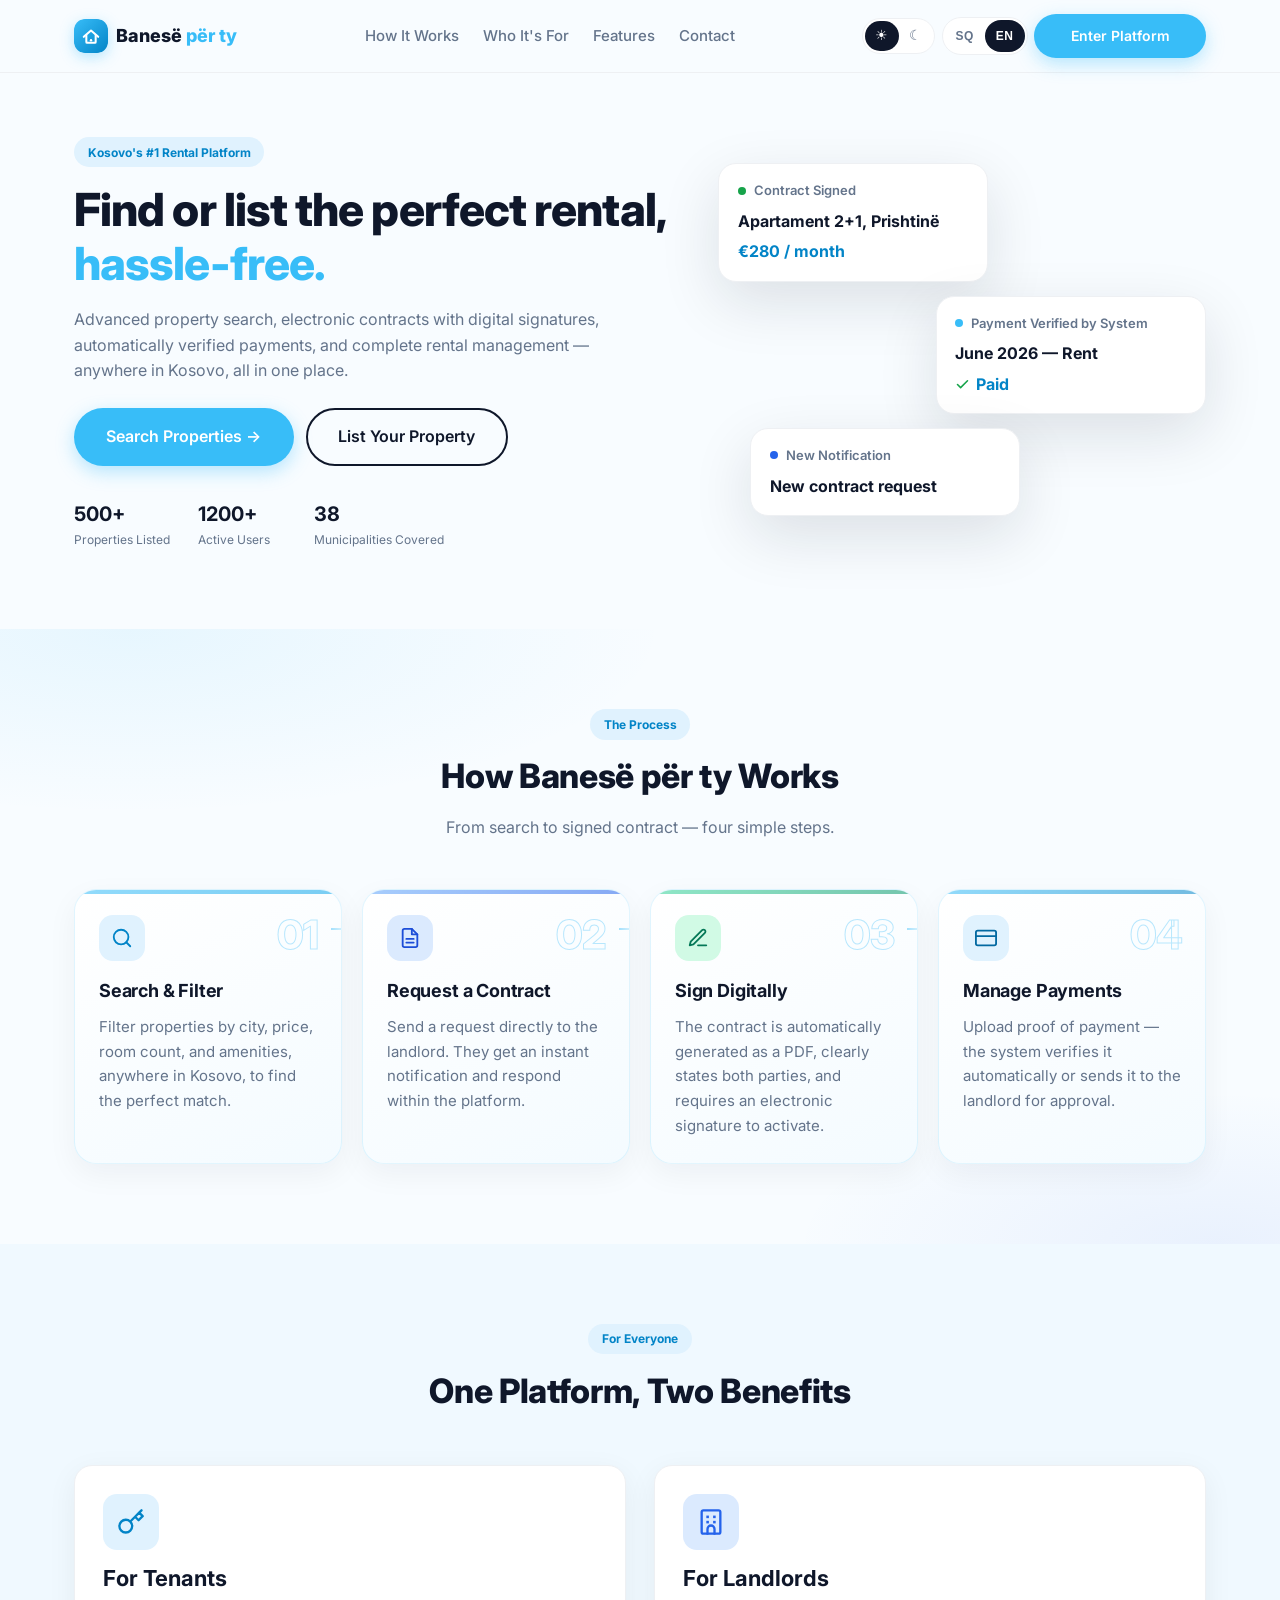
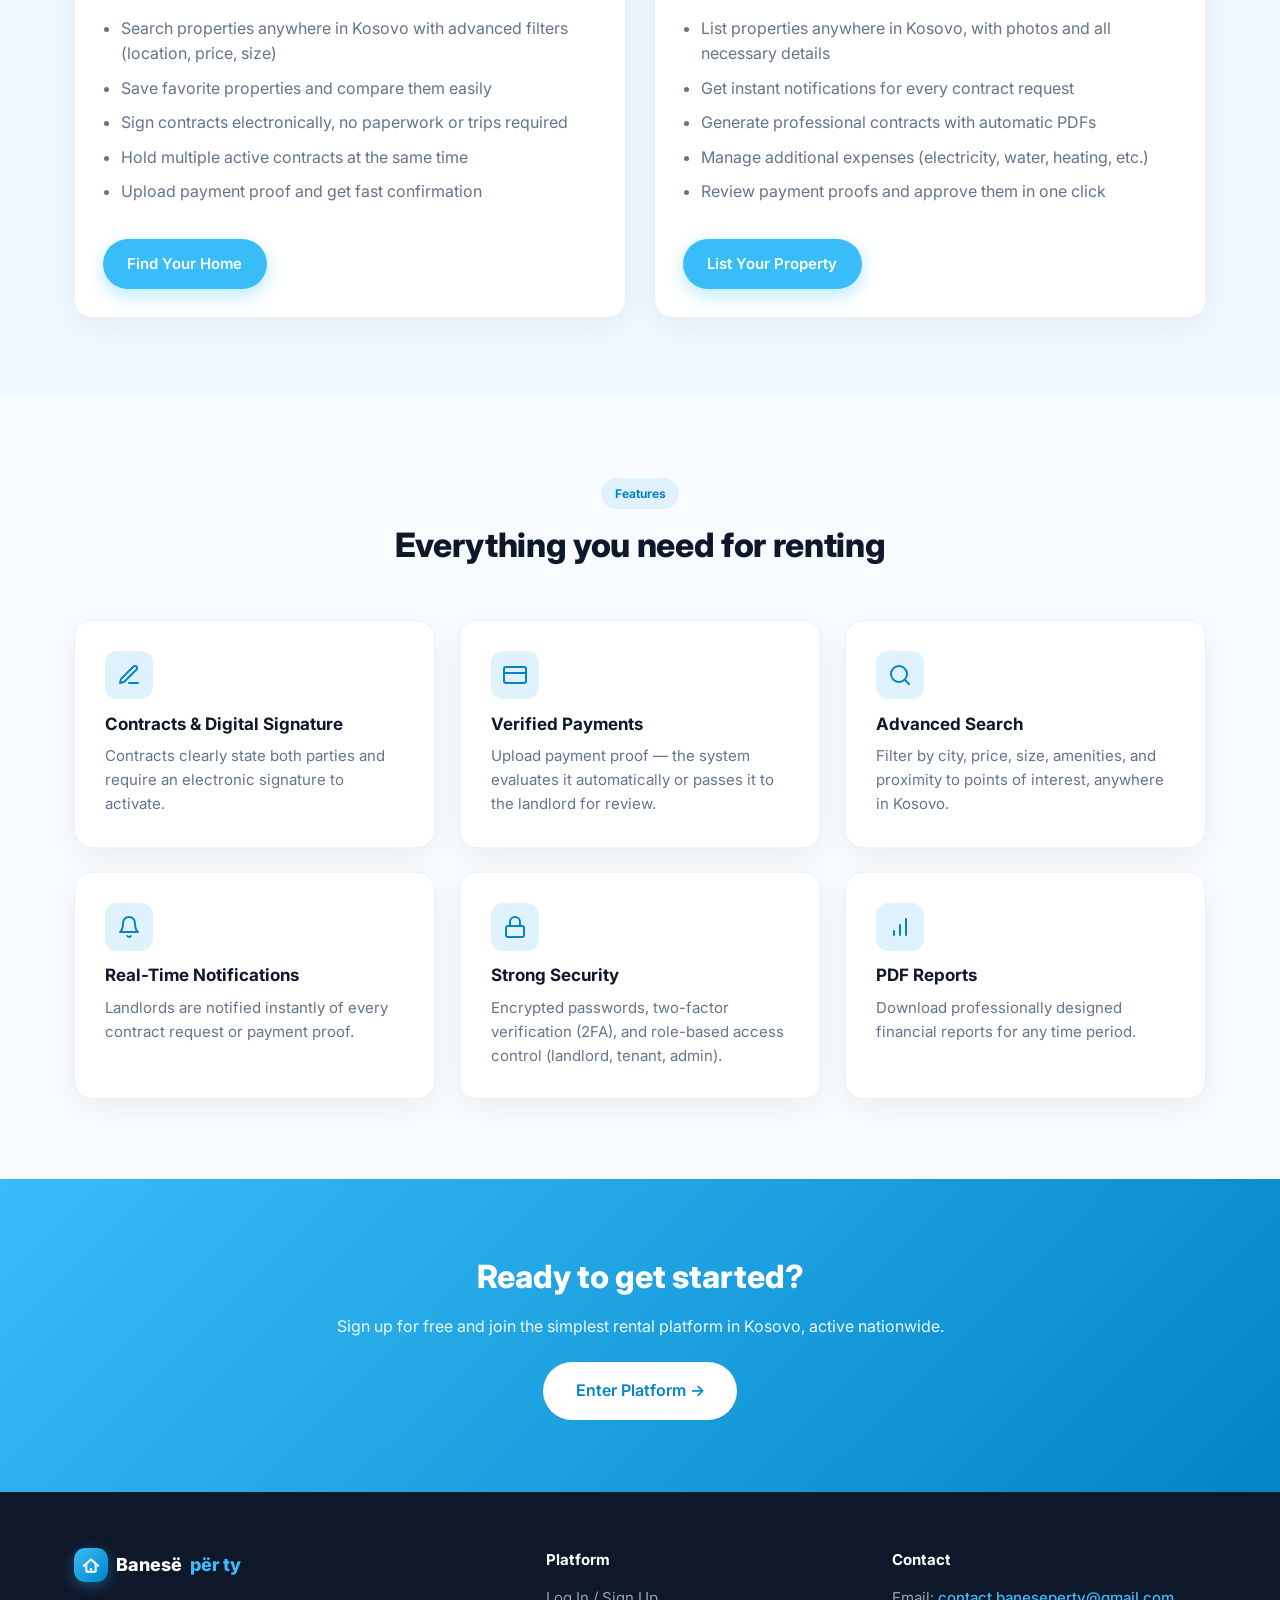
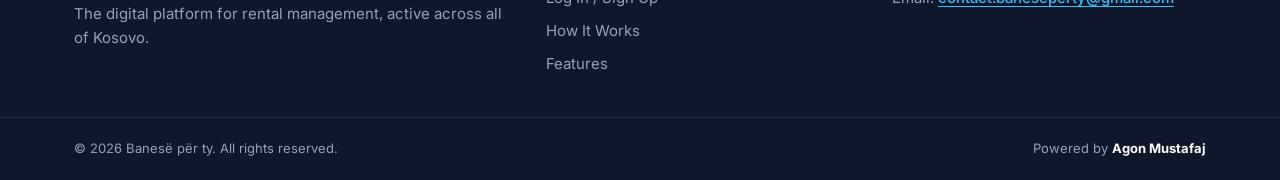
==== index.html @ 374b00bf "Unify webapp design with landing site and add shared light/dark theme toggle. Co-authored-by: Cursor" ====
<!DOCTYPE html>
<html lang="sq">
<head>
<meta charset="UTF-8" />
<meta name="viewport" content="width=device-width, initial-scale=1.0" />
<title data-i18n="meta.title">Banesë për ty — Platforma Digjitale për Qera në Kosovë</title>
<meta name="description" data-i18n-attr="content" data-i18n="meta.description" content="Banesë për ty është platforma digjitale në Kosovë që lidh qeradhënësit dhe qeramarrësit në të gjithë vendin: kërkim i avancuar banesash, kontrata elektronike me nënshkrim digjital, pagesa të verifikuara dhe menaxhim i plotë i qerasë online." />
<meta name="keywords" content="banesa me qera Kosovë, qera apartamente Prishtinë, kontrata qeraje online, platformë qeraje, banesa për qeramarrës, qeradhënës Kosovë, rent apartments Kosovo" />
<meta name="author" content="Agon Mustafaj" />
<meta name="robots" content="index, follow" />
<link rel="icon" type="image/svg+xml" href="favicon.svg" />
<link rel="apple-touch-icon" href="favicon.svg" />
<link rel="canonical" href="https://banese-per-ty.netlify.app/" />
<link rel="alternate" hreflang="sq" href="https://banese-per-ty.netlify.app/?lang=sq" />
<link rel="alternate" hreflang="en" href="https://banese-per-ty.netlify.app/?lang=en" />
<link rel="alternate" hreflang="x-default" href="https://banese-per-ty.netlify.app/" />

<!-- Open Graph / Social -->
<meta property="og:type" content="website" />
<meta property="og:title" data-i18n-attr="content" data-i18n="meta.ogTitle" content="Banesë për ty — Platforma Digjitale për Qera në Kosovë" />
<meta property="og:description" data-i18n-attr="content" data-i18n="meta.ogDescription" content="Gjej ose jep me qera banesën ideale kudo në Kosovë. Kontrata elektronike, pagesa të verifikuara dhe kërkim i avancuar — gjithçka në një platformë." />
<meta property="og:locale" content="sq_AL" />
<meta name="twitter:card" content="summary_large_image" />
<meta name="twitter:title" data-i18n-attr="content" data-i18n="meta.ogTitle" content="Banesë për ty — Platforma Digjitale për Qera në Kosovë" />
<meta name="twitter:description" data-i18n-attr="content" data-i18n="meta.ogDescription" content="Gjej ose jep me qera banesën ideale kudo në Kosovë, me kontrata elektronike dhe pagesa të verifikuara." />

<link rel="preconnect" href="https://fonts.googleapis.com" />
<link rel="preconnect" href="https://fonts.gstatic.com" crossorigin />
<link href="https://fonts.googleapis.com/css2?family=Inter:wght@400;500;600;700;800&display=swap" rel="stylesheet" />
<link rel="stylesheet" href="../css/theme.css?v=1" />
<link rel="stylesheet" href="css/landing.css?v=9" />

<script type="application/ld+json">
{
  "@context": "https://schema.org",
  "@type": "Organization",
  "name": "Banesë për ty",
  "url": "https://banese-per-ty.netlify.app/",
  "description": "Platforma digjitale për menaxhimin e qerasë në Kosovë — aktive në të gjitha qytetet dhe komunat e vendit.",
  "areaServed": "Kosovë",
  "creator": {
    "@type": "Person",
    "name": "Agon Mustafaj"
  }
}
</script>
</head>
<body>

<header class="site-header" id="top">
  <div class="container header-shell">
    <a href="#top" class="logo">
      <svg class="logo-mark" width="34" height="34" viewBox="0 0 40 40" fill="none" xmlns="http://www.w3.org/2000/svg" aria-hidden="true" focusable="false">
        <rect width="40" height="40" rx="11" fill="url(#lgGradHeader)"/>
        <path d="M11.5 21 20 13.5 28.5 21" stroke="#fff" stroke-width="2.4" stroke-linecap="round" stroke-linejoin="round"/>
        <path d="M14.5 19.5V27a1 1 0 0 0 1 1h9a1 1 0 0 0 1-1v-7.5" stroke="#fff" stroke-width="2.4" stroke-linecap="round" stroke-linejoin="round"/>
        <circle cx="20" cy="25" r="1.4" fill="#fff"/>
        <defs>
          <linearGradient id="lgGradHeader" x1="0" y1="0" x2="40" y2="40" gradientUnits="userSpaceOnUse">
            <stop offset="0" style="stop-color:var(--primary)"/>
            <stop offset="1" style="stop-color:var(--primary-dark)"/>
          </linearGradient>
        </defs>
      </svg>
      <span class="logo-text">Banesë <span>për ty</span></span>
    </a>
    <nav class="main-nav" id="main-nav" aria-label="Kryesore">
      <a href="#si-funksionon" data-i18n="nav.how">Si Funksionon</a>
      <a href="#per-kend" data-i18n="nav.forWhom">Për Kë Është</a>
      <a href="#veçorite" data-i18n="nav.features">Veçoritë</a>
      <a href="#kontakt" data-i18n="nav.contact">Kontakt</a>
    </nav>
    <div class="header-actions">
      <div class="lang-switch" id="lang-switch" role="group" aria-label="Zgjedh gjuhën / Choose language">
        <button type="button" class="lang-btn" data-lang="sq" aria-label="Shqip">SQ</button>
        <button type="button" class="lang-btn" data-lang="en" aria-label="English">EN</button>
      </div>
      <a href="Website/index.html" class="btn btn-primary header-cta" data-app-entry="login" data-i18n="header.cta">Hyr në Platformë</a>
      <button class="nav-toggle" id="nav-toggle" aria-label="Hap menynë" aria-expanded="false">
        <span class="nav-toggle-bar"></span>
        <span class="nav-toggle-bar"></span>
        <span class="nav-toggle-bar"></span>
      </button>
    </div>
  </div>
</header>

<main>
  <section class="hero">
    <div class="container hero-inner">
      <div class="hero-text">
        <span class="eyebrow" data-i18n="hero.eyebrow">Platforma #1 për qera në Kosovë</span>
        <h1 data-i18n-html="hero.title">Gjej ose jep me qera banesën ideale, <span class="accent">pa telashe.</span></h1>
        <p class="hero-sub" data-i18n="hero.sub">Kërkim i avancuar banesash, kontrata elektronike me nënshkrim digjital, pagesa të verifikuara automatikisht dhe menaxhim i plotë i qerasë — kudo në Kosovë, në një vend.</p>
        <div class="hero-cta">
          <a href="Website/index.html" class="btn btn-primary btn-lg" data-app-entry="search" data-i18n="hero.ctaSearch">Kërko Banesë →</a>
          <a href="Website/index.html" class="btn btn-outline btn-lg" data-app-entry="publish" data-i18n="hero.ctaPublish">Publiko Pronën Tënde</a>
        </div>
        <div class="hero-trust">
          <div><strong>500+</strong><span data-i18n="hero.trust1">Prona të Publikuara</span></div>
          <div><strong>1200+</strong><span data-i18n="hero.trust2">Përdorues Aktivë</span></div>
          <div><strong>38</strong><span data-i18n="hero.trust3">Komuna të Mbuluara</span></div>
        </div>
      </div>
      <div class="hero-art" aria-hidden="true">
        <div class="hero-card card-1">
          <div class="hc-row"><span class="hc-dot green"></span> <span data-i18n="heroCard.signed">Kontratë e Nënshkruar</span></div>
          <div class="hc-title">Apartament 2+1, Prishtinë</div>
          <div class="hc-price"><span data-i18n="heroCard.perMonth">280€ / muaj</span></div>
        </div>
        <div class="hero-card card-2">
          <div class="hc-row"><span class="hc-dot orange"></span> <span data-i18n="heroCard.verified">Pagesë e Verifikuar nga Sistemi</span></div>
          <div class="hc-title" data-i18n="heroCard.rentJune">Qershor 2026 — Qera</div>
          <div class="hc-price"><svg class="icon-check" viewBox="0 0 24 24" fill="none" stroke="currentColor" stroke-width="2.5" stroke-linecap="round" stroke-linejoin="round" aria-hidden="true"><polyline points="20 6 9 17 4 12"/></svg><span data-i18n="heroCard.paid">Paguar</span></div>
        </div>
        <div class="hero-card card-3">
          <div class="hc-row"><span class="hc-dot blue"></span> <span data-i18n="heroCard.newNotif">Njoftim i Ri</span></div>
          <div class="hc-title" data-i18n="heroCard.newRequest">Kërkesë e re për kontratë</div>
        </div>
      </div>
    </div>
  </section>

  <section id="si-funksionon" class="section">
    <div class="container">
      <div class="section-head">
        <span class="eyebrow" data-i18n="steps.eyebrow">Procesi</span>
        <h2 data-i18n="steps.title">Si funksionon Banesë për ty</h2>
        <p data-i18n="steps.subtitle">Nga kërkimi deri te kontrata e nënshkruar — katër hapa të thjeshtë.</p>
      </div>
      <div class="steps-grid">
        <article class="step-card" data-step="1">
          <div class="step-card__accent" aria-hidden="true"></div>
          <div class="step-card__head">
            <span class="step-card__icon step-card__icon--search" aria-hidden="true">
              <svg viewBox="0 0 24 24" fill="none" stroke="currentColor" stroke-width="2" stroke-linecap="round" stroke-linejoin="round"><circle cx="11" cy="11" r="8"/><line x1="21" y1="21" x2="16.65" y2="16.65"/></svg>
            </span>
            <span class="step-card__num">01</span>
          </div>
          <h3 data-i18n="step1.title">Kërko & Filtro</h3>
          <p data-i18n="step1.desc">Filtro banesat sipas qytetit, çmimit, numrit të dhomave dhe komoditeteve, kudo në Kosovë, për të gjetur atë që të përshtatet.</p>
        </article>
        <article class="step-card" data-step="2">
          <div class="step-card__accent" aria-hidden="true"></div>
          <div class="step-card__head">
            <span class="step-card__icon step-card__icon--contract" aria-hidden="true">
              <svg viewBox="0 0 24 24" fill="none" stroke="currentColor" stroke-width="2" stroke-linecap="round" stroke-linejoin="round"><path d="M14 2H6a2 2 0 0 0-2 2v16a2 2 0 0 0 2 2h12a2 2 0 0 0 2-2V8z"/><polyline points="14 2 14 8 20 8"/><line x1="16" y1="13" x2="8" y2="13"/><line x1="16" y1="17" x2="8" y2="17"/></svg>
            </span>
            <span class="step-card__num">02</span>
          </div>
          <h3 data-i18n="step2.title">Kërko Kontratë</h3>
          <p data-i18n="step2.desc">Dërgo kërkesë direkt te qeradhënësi. Ai merr njoftim të menjëhershëm dhe përgjigjet brenda platformës.</p>
        </article>
        <article class="step-card" data-step="3">
          <div class="step-card__accent" aria-hidden="true"></div>
          <div class="step-card__head">
            <span class="step-card__icon step-card__icon--sign" aria-hidden="true">
              <svg viewBox="0 0 24 24" fill="none" stroke="currentColor" stroke-width="2" stroke-linecap="round" stroke-linejoin="round"><path d="M12 20h9"/><path d="M16.5 3.5a2.121 2.121 0 0 1 3 3L7 19l-4 1 1-4L16.5 3.5z"/></svg>
            </span>
            <span class="step-card__num">03</span>
          </div>
          <h3 data-i18n="step3.title">Nënshkruaj Digjitalisht</h3>
          <p data-i18n="step3.desc">Kontrata gjenerohet automatikisht në PDF, specifikon qartë palët dhe kërkon nënshkrim elektronik për t'u aktivizuar.</p>
        </article>
        <article class="step-card" data-step="4">
          <div class="step-card__accent" aria-hidden="true"></div>
          <div class="step-card__head">
            <span class="step-card__icon step-card__icon--pay" aria-hidden="true">
              <svg viewBox="0 0 24 24" fill="none" stroke="currentColor" stroke-width="2" stroke-linecap="round" stroke-linejoin="round"><rect x="1" y="4" width="22" height="16" rx="2"/><line x1="1" y1="10" x2="23" y2="10"/></svg>
            </span>
            <span class="step-card__num">04</span>
          </div>
          <h3 data-i18n="step4.title">Menaxho Pagesat</h3>
          <p data-i18n="step4.desc">Ngarko dëshminë e pagesës — sistemi e verifikon automatikisht ose ia dërgon qeradhënësit për miratim.</p>
        </article>
      </div>
    </div>
  </section>

  <section id="per-kend" class="section alt">
    <div class="container">
      <div class="section-head">
        <span class="eyebrow" data-i18n="perKend.eyebrow">Për të gjithë</span>
        <h2 data-i18n="perKend.title">Një platformë, dy përfitime</h2>
      </div>
      <div class="two-col">
        <div class="persona-card">
          <div class="persona-icon persona-icon-tenant"><svg viewBox="0 0 24 24" fill="none" stroke="currentColor" stroke-width="2" stroke-linecap="round" stroke-linejoin="round" aria-hidden="true"><path d="M21 2l-2 2m-7.61 7.61a5.5 5.5 0 1 1-7.778 7.778 5.5 5.5 0 0 1 7.777-7.777zm0 0L15.5 7.5m0 0l3 3L22 7l-3-3m-3.5 3.5L19 4"/></svg></div>
          <h3 data-i18n="tenant.title">Për Qeramarrës</h3>
          <ul>
            <li data-i18n="tenant.li1">Kërko banesa kudo në Kosovë me filtra të avancuar (lokacion, çmim, madhësi)</li>
            <li data-i18n="tenant.li2">Ruaj banesat e preferuara dhe krahaso me lehtësi</li>
            <li data-i18n="tenant.li3">Nënshkruaj kontrata elektronikisht, pa letra e pa dalje</li>
            <li data-i18n="tenant.li4">Mund të kesh njëkohësisht disa kontrata aktive</li>
            <li data-i18n="tenant.li5">Ngarko dëshmi pagese dhe merr konfirmim të shpejtë</li>
          </ul>
          <a href="Website/index.html" class="btn btn-primary" data-app-entry="search" data-i18n="tenant.cta">Gjej Banesën Tënde</a>
        </div>
        <div class="persona-card">
          <div class="persona-icon persona-icon-landlord"><svg viewBox="0 0 24 24" fill="none" stroke="currentColor" stroke-width="2" stroke-linecap="round" stroke-linejoin="round" aria-hidden="true"><rect x="4" y="2" width="16" height="20" rx="1.5"/><rect x="8" y="6.5" width="2.2" height="2.2" fill="currentColor" stroke="none"/><rect x="13.8" y="6.5" width="2.2" height="2.2" fill="currentColor" stroke="none"/><rect x="8" y="11" width="2.2" height="2.2" fill="currentColor" stroke="none"/><rect x="13.8" y="11" width="2.2" height="2.2" fill="currentColor" stroke="none"/><path d="M9 22v-4a3 3 0 0 1 6 0v4"/></svg></div>
          <h3 data-i18n="landlord.title">Për Qeradhënës</h3>
          <ul>
            <li data-i18n="landlord.li1">Publiko prona kudo në Kosovë, me foto dhe të gjitha detajet e nevojshme</li>
            <li data-i18n="landlord.li2">Merr njoftim të menjëhershëm për çdo kërkesë kontrate</li>
            <li data-i18n="landlord.li3">Gjenero kontrata profesionale me PDF automatik</li>
            <li data-i18n="landlord.li4">Menaxho shpenzime shtesë (rrymë, ujë, termokos, etj.)</li>
            <li data-i18n="landlord.li5">Shqyrto dëshmitë e pagesave dhe mirato me një klik</li>
          </ul>
          <a href="Website/index.html" class="btn btn-primary" data-app-entry="publish" data-i18n="landlord.cta">Publiko Pronën Tënde</a>
        </div>
      </div>
    </div>
  </section>

  <section id="veçorite" class="section">
    <div class="container">
      <div class="section-head">
        <span class="eyebrow" data-i18n="features.eyebrow">Veçoritë</span>
        <h2 data-i18n="features.title">Gjithçka që të duhet për qeranë</h2>
      </div>
      <div class="features-grid">
        <div class="feature-card">
          <div class="feature-icon"><svg viewBox="0 0 24 24" fill="none" stroke="currentColor" stroke-width="2" stroke-linecap="round" stroke-linejoin="round" aria-hidden="true"><path d="M12 20h9"/><path d="M16.5 3.5a2.121 2.121 0 0 1 3 3L7 19l-4 1 1-4L16.5 3.5z"/></svg></div>
          <h3 data-i18n="feature1.title">Kontrata & Nënshkrim Digjital</h3>
          <p data-i18n="feature1.desc">Kontratat specifikojnë qartë palët dhe kërkojnë nënshkrim elektronik për t'u aktivizuar.</p>
        </div>
        <div class="feature-card">
          <div class="feature-icon"><svg viewBox="0 0 24 24" fill="none" stroke="currentColor" stroke-width="2" stroke-linecap="round" stroke-linejoin="round" aria-hidden="true"><rect x="1" y="4" width="22" height="16" rx="2" ry="2"/><line x1="1" y1="10" x2="23" y2="10"/></svg></div>
          <h3 data-i18n="feature2.title">Pagesa të Verifikuara</h3>
          <p data-i18n="feature2.desc">Ngarko dëshmi pagese — sistemi e vlerëson automatikisht ose ia kalon qeradhënësit për shqyrtim.</p>
        </div>
        <div class="feature-card">
          <div class="feature-icon"><svg viewBox="0 0 24 24" fill="none" stroke="currentColor" stroke-width="2" stroke-linecap="round" stroke-linejoin="round" aria-hidden="true"><circle cx="11" cy="11" r="8"/><line x1="21" y1="21" x2="16.65" y2="16.65"/></svg></div>
          <h3 data-i18n="feature3.title">Kërkim i Avancuar</h3>
          <p data-i18n="feature3.desc">Filtro sipas qytetit, çmimit, madhësisë, komoditeteve dhe afërsisë me pika interesi, kudo në Kosovë.</p>
        </div>
        <div class="feature-card">
          <div class="feature-icon"><svg viewBox="0 0 24 24" fill="none" stroke="currentColor" stroke-width="2" stroke-linecap="round" stroke-linejoin="round" aria-hidden="true"><path d="M18 8A6 6 0 0 0 6 8c0 7-3 9-3 9h18s-3-2-3-9"/><path d="M13.73 21a2 2 0 0 1-3.46 0"/></svg></div>
          <h3 data-i18n="feature4.title">Njoftime në Kohë Reale</h3>
          <p data-i18n="feature4.desc">Qeradhënësi njoftohet menjëherë për çdo kërkesë kontrate ose dëshmi pagese.</p>
        </div>
        <div class="feature-card">
          <div class="feature-icon"><svg viewBox="0 0 24 24" fill="none" stroke="currentColor" stroke-width="2" stroke-linecap="round" stroke-linejoin="round" aria-hidden="true"><rect x="3" y="11" width="18" height="11" rx="2" ry="2"/><path d="M7 11V7a5 5 0 0 1 10 0v4"/></svg></div>
          <h3 data-i18n="feature5.title">Siguri e Fortë</h3>
          <p data-i18n="feature5.desc">Fjalëkalime të enkriptuara, verifikim dyfaktorial (2FA) dhe kontroll rolesh (qeradhënës, qeramarrës, admin).</p>
        </div>
        <div class="feature-card">
          <div class="feature-icon"><svg viewBox="0 0 24 24" fill="none" stroke="currentColor" stroke-width="2" stroke-linecap="round" stroke-linejoin="round" aria-hidden="true"><line x1="12" y1="20" x2="12" y2="10"/><line x1="18" y1="20" x2="18" y2="4"/><line x1="6" y1="20" x2="6" y2="16"/></svg></div>
          <h3 data-i18n="feature6.title">Raporte PDF</h3>
          <p data-i18n="feature6.desc">Shkarko raporte financiare të dizajnuara profesionalisht për çdo periudhë kohore.</p>
        </div>
      </div>
    </div>
  </section>

  <section class="cta-banner">
    <div class="container cta-inner">
      <h2 data-i18n="cta.title">Gati të fillosh?</h2>
      <p data-i18n="cta.sub">Regjistrohu falas dhe bëhu pjesë e platformës më të thjeshtë për qera, aktive kudo në Kosovë.</p>
      <a href="Website/index.html" class="btn btn-white btn-lg" data-app-entry="login" data-i18n="cta.button">Hyr në Platformë →</a>
    </div>
  </section>
</main>

<footer id="kontakt" class="site-footer">
  <div class="container footer-inner">
    <div class="footer-col">
      <div class="logo">
        <svg class="logo-mark" width="34" height="34" viewBox="0 0 40 40" fill="none" xmlns="http://www.w3.org/2000/svg" aria-hidden="true" focusable="false">
          <rect width="40" height="40" rx="11" fill="url(#lgGradFooter)"/>
          <path d="M11.5 21 20 13.5 28.5 21" stroke="#fff" stroke-width="2.4" stroke-linecap="round" stroke-linejoin="round"/>
          <path d="M14.5 19.5V27a1 1 0 0 0 1 1h9a1 1 0 0 0 1-1v-7.5" stroke="#fff" stroke-width="2.4" stroke-linecap="round" stroke-linejoin="round"/>
          <circle cx="20" cy="25" r="1.4" fill="#fff"/>
          <defs>
            <linearGradient id="lgGradFooter" x1="0" y1="0" x2="40" y2="40" gradientUnits="userSpaceOnUse">
              <stop offset="0" style="stop-color:var(--primary)"/>
              <stop offset="1" style="stop-color:var(--primary-dark)"/>
            </linearGradient>
          </defs>
        </svg>
        Banesë <span>për ty</span>
      </div>
      <p data-i18n="footer.tagline">Platforma digjitale për menaxhimin e qerasë, aktive në të gjithë Kosovën.</p>
    </div>
    <div class="footer-col">
      <h4 data-i18n="footer.platformHeading">Platforma</h4>
      <a href="Website/index.html" data-app-entry="login" data-i18n="footer.login">Hyr / Regjistrohu</a>
      <a href="#si-funksionon" data-i18n="nav.how">Si Funksionon</a>
      <a href="#veçorite" data-i18n="nav.features">Veçoritë</a>
    </div>
    <div class="footer-col">
      <h4 data-i18n="footer.contactHeading">Kontakt</h4>
      <p class="footer-contact-row">
        <span data-i18n="footer.emailLabel">Email:</span>
        <a
          href="mailto:contact.baneseperty@gmail.com?subject=Kontakt%20-%20Banesë%20për%20ty"
          class="footer-contact-email"
        >contact.baneseperty@gmail.com</a>
      </p>
    </div>
  </div>
  <div class="footer-bottom">
    <div class="container">
      <span><span data-i18n="footer.rightsPrefix">©</span> <span id="year"></span> Banesë për ty. <span data-i18n="footer.rightsSuffix">Të gjitha të drejtat e rezervuara.</span></span>
      <span class="powered-by">Powered by <strong>Agon Mustafaj</strong></span>
    </div>
  </div>
</footer>

<script src="Website/js/config.deploy.js"></script>
<script type="module" src="js/theme-landing.js?v=1"></script>
<script type="module" src="js/landing-nav.js?v=2"></script>
<script src="js/landing.js?v=5"></script>
</body>
</html>
---- css/theme.css ----
/* ── Banesë për ty — dizajn i përbashkët (light / dark) ── */
:root,
[data-theme="light"] {
  color-scheme: light;
  --primary: #38bdf8;
  --primary-dark: #0284c7;
  --primary-light: #e0f2fe;
  --blue: #2563eb;
  --blue-light: #dbeafe;
  --green: #16a34a;
  --green-light: #dcfce7;
  --success: #16a34a;
  --warning: #d97706;
  --danger: #dc2626;
  --dark: #0f172a;
  --text: #1f2937;
  --text-muted: #64748b;
  --bg: #f8fcff;
  --bg-alt: #f0f9ff;
  --bg-card: #ffffff;
  --input-bg: #f0f9ff;
  --input-focus-bg: #ffffff;
  --header-bg: rgba(248, 252, 255, 0.92);
  --nav-mobile-bg: #ffffff;
  --border: #eef0f3;
  --radius: 18px;
  --radius-sm: 12px;
  --shadow: 0 8px 30px rgba(15, 23, 42, 0.06);
  --shadow-lg: 0 20px 60px rgba(15, 23, 42, 0.12);
  --header-height: 64px;
  --container-pad: 1rem;
  --tap-min: 44px;
  --btn-shadow: 0 6px 18px rgba(56, 189, 248, 0.35);
  --accent-gradient: linear-gradient(135deg, #38bdf8 0%, #0284c7 100%);
  --auth-gradient: radial-gradient(ellipse 120% 80% at 50% -20%, #e0f2fe 0%, transparent 55%),
    linear-gradient(180deg, var(--bg) 0%, var(--bg-alt) 100%);
  --toggle-active-bg: var(--dark);
  --toggle-active-fg: #ffffff;
}

[data-theme="dark"] {
  color-scheme: dark;
  --primary: #38bdf8;
  --primary-dark: #7dd3fc;
  --primary-light: rgba(56, 189, 248, 0.14);
  --blue: #60a5fa;
  --blue-light: rgba(37, 99, 235, 0.22);
  --green: #4ade80;
  --green-light: rgba(74, 222, 128, 0.15);
  --success: #4ade80;
  --warning: #fbbf24;
  --danger: #f87171;
  --dark: #f8fafc;
  --text: #f1f5f9;
  --text-muted: #94a3b8;
  --bg: #0b1220;
  --bg-alt: #0f172a;
  --bg-card: #1e293b;
  --input-bg: #0f172a;
  --input-focus-bg: #1e293b;
  --header-bg: rgba(15, 23, 42, 0.94);
  --nav-mobile-bg: #1e293b;
  --border: #334155;
  --shadow: 0 8px 30px rgba(0, 0, 0, 0.35);
  --shadow-lg: 0 20px 60px rgba(0, 0, 0, 0.45);
  --btn-shadow: 0 6px 18px rgba(56, 189, 248, 0.2);
  --auth-gradient: radial-gradient(ellipse 120% 80% at 50% -20%, rgba(56, 189, 248, 0.12) 0%, transparent 55%),
    linear-gradient(180deg, var(--bg) 0%, var(--bg-alt) 100%);
  --toggle-active-bg: var(--primary);
  --toggle-active-fg: #0f172a;
}

.header-controls {
  display: flex;
  align-items: center;
  gap: 0.5rem;
  flex-shrink: 0;
}

.theme-switch {
  display: flex;
  flex-shrink: 0;
  border: 1.5px solid var(--border);
  border-radius: 999px;
  padding: 2px;
  background: var(--bg-card);
}

.theme-btn {
  border: none;
  background: transparent;
  cursor: pointer;
  font-size: 0.85rem;
  line-height: 1;
  color: var(--text-muted);
  min-width: 2.1rem;
  height: 1.85rem;
  padding: 0 0.35rem;
  border-radius: 999px;
  display: inline-flex;
  align-items: center;
  justify-content: center;
  transition: background 0.15s ease, color 0.15s ease, transform 0.15s ease;
}

.theme-btn:hover { color: var(--text); }
.theme-btn.active {
  background: var(--toggle-active-bg);
  color: var(--toggle-active-fg);
}
---- css/landing.css ----
@import url('theme.css');

* { box-sizing: border-box; margin: 0; padding: 0; }

html {
  scroll-behavior: smooth;
  overflow-x: hidden;
}

body {
  font-family: 'Inter', ui-sans-serif, system-ui, sans-serif;
  color: var(--text);
  background: var(--bg);
  line-height: 1.6;
  -webkit-font-smoothing: antialiased;
  overflow-x: hidden;
}

.container {
  width: 100%;
  max-width: 1180px;
  margin: 0 auto;
  padding: 0 var(--container-pad);
}

a { color: inherit; text-decoration: none; }

img { max-width: 100%; display: block; }

/* ── Buttons ── */
.btn {
  display: inline-flex;
  align-items: center;
  justify-content: center;
  gap: 0.4rem;
  padding: 0.7rem 1.4rem;
  border-radius: 999px;
  font-weight: 600;
  font-size: 0.9375rem;
  border: 2px solid transparent;
  cursor: pointer;
  transition: transform 0.15s ease, box-shadow 0.15s ease, background 0.15s ease;
}
.btn:hover { transform: translateY(-1px); }
.btn-primary { background: var(--primary); color: #fff; box-shadow: var(--btn-shadow); }
.btn-primary:hover { background: var(--primary-dark); }
.btn-outline { border-color: var(--dark); color: var(--dark); }
.btn-outline:hover { background: var(--dark); color: #fff; }
.btn-white { background: #fff; color: var(--primary-dark); }
.btn-lg { padding: 0.9rem 1.9rem; font-size: 1rem; }

/* ── Header (mobile-first) ── */
.site-header {
  position: sticky;
  top: 0;
  z-index: 50;
  background: var(--header-bg);
  backdrop-filter: blur(10px);
  border-bottom: 1px solid var(--border);
}

.header-shell {
  display: flex;
  align-items: center;
  justify-content: space-between;
  gap: 0.5rem;
  height: var(--header-height);
  min-height: var(--header-height);
  position: relative;
}

.logo {
  display: inline-flex;
  align-items: center;
  gap: 0.5rem;
  font-size: 1.125rem;
  font-weight: 800;
  color: var(--dark);
  flex-shrink: 0;
  min-width: 0;
}

.logo-text span { color: var(--primary); }
.logo-mark {
  flex-shrink: 0;
  width: 32px;
  height: 32px;
  border-radius: 9px;
  box-shadow: 0 4px 14px rgba(56, 189, 248, 0.35);
}

.main-nav {
  display: none;
  flex-direction: column;
  gap: 0;
  position: fixed;
  top: var(--header-height);
  left: 0;
  right: 0;
  width: 100%;
  background: var(--nav-mobile-bg);
  border-bottom: 1px solid var(--border);
  box-shadow: var(--shadow);
  z-index: 40;
  max-height: calc(100vh - var(--header-height));
  overflow-y: auto;
}

.main-nav.nav-open { display: flex; }

.main-nav a {
  display: block;
  padding: 0.95rem var(--container-pad);
  border-bottom: 1px solid var(--border);
  color: var(--text-muted);
  font-weight: 500;
  font-size: 0.9375rem;
  min-height: var(--tap-min);
  display: flex;
  align-items: center;
}

.main-nav a:hover { color: var(--dark); background: var(--bg-alt); }

.header-actions {
  display: flex;
  align-items: center;
  gap: 0.4rem;
  flex-shrink: 0;
}

/* ── Nav toggle (CSS-drawn hamburger / close) ── */
.nav-toggle {
  display: flex;
  align-items: center;
  justify-content: center;
  position: relative;
  width: var(--tap-min);
  height: var(--tap-min);
  min-width: var(--tap-min);
  min-height: var(--tap-min);
  background: none;
  border: none;
  padding: 0;
  cursor: pointer;
  flex-shrink: 0;
}
.nav-toggle-bar {
  position: absolute;
  left: 0;
  width: 100%;
  height: 2px;
  border-radius: 2px;
  background: var(--dark);
  transition: transform 0.25s ease, opacity 0.2s ease, top 0.25s ease;
}
.nav-toggle-bar:nth-child(1) { top: 0; }
.nav-toggle-bar:nth-child(2) { top: 9px; }
.nav-toggle-bar:nth-child(3) { top: 18px; }
.nav-toggle.is-open .nav-toggle-bar:nth-child(1) { top: 9px; transform: rotate(45deg); }
.nav-toggle.is-open .nav-toggle-bar:nth-child(2) { opacity: 0; }
.nav-toggle.is-open .nav-toggle-bar:nth-child(3) { top: 9px; transform: rotate(-45deg); }

/* ── Language switch ── */
.lang-switch {
  display: flex;
  flex-shrink: 0;
  border: 1.5px solid var(--border);
  border-radius: 999px;
  padding: 2px;
  background: var(--bg-card);
}

.lang-btn {
  border: none;
  background: transparent;
  cursor: pointer;
  font-size: 0.6875rem;
  font-weight: 700;
  letter-spacing: 0.04em;
  color: var(--text-muted);
  min-width: 2.35rem;
  height: 1.85rem;
  padding: 0 0.4rem;
  border-radius: 999px;
  display: inline-flex;
  align-items: center;
  justify-content: center;
  transition: background 0.15s ease, color 0.15s ease;
}

.lang-btn:hover { color: var(--text); }
.lang-btn.active { background: var(--toggle-active-bg); color: var(--toggle-active-fg); }

/* Fixed-width CTA prevents layout shift between SQ/EN */
.header-cta {
  min-width: 7.5rem;
  max-width: 7.5rem;
  padding: 0.55rem 0.5rem;
  font-size: 0.75rem;
  line-height: 1.2;
  white-space: normal;
  text-align: center;
  min-height: var(--tap-min);
}

/* ── Hero (mobile-first, centered) ── */
.hero {
  padding: 2.5rem 0 3rem;
  overflow: hidden;
}

.hero-inner {
  display: flex;
  flex-direction: column;
  gap: 2rem;
  align-items: center;
}

.hero-text {
  width: 100%;
  text-align: center;
  display: flex;
  flex-direction: column;
  align-items: center;
}

.eyebrow {
  display: inline-block;
  background: var(--primary-light);
  color: var(--primary-dark);
  font-weight: 700;
  font-size: 0.75rem;
  padding: 0.35rem 0.85rem;
  border-radius: 999px;
  margin-bottom: 1rem;
}

.hero-text h1 {
  font-size: clamp(1.75rem, 5.5vw, 2.85rem);
  font-weight: 800;
  line-height: 1.18;
  color: var(--dark);
  letter-spacing: -0.02em;
  max-width: 20ch;
}

.hero-text h1 .accent { color: var(--primary); }

.hero-sub {
  margin-top: 1rem;
  font-size: 1rem;
  color: var(--text-muted);
  max-width: 36rem;
}

.hero-cta {
  display: flex;
  flex-direction: column;
  align-items: stretch;
  gap: 0.75rem;
  margin-top: 1.5rem;
  width: 100%;
  max-width: 22rem;
}

.hero-cta .btn {
  width: 100%;
  min-height: var(--tap-min);
}

.hero-trust {
  display: flex;
  justify-content: center;
  flex-wrap: wrap;
  gap: 1.25rem 1.75rem;
  margin-top: 2rem;
  width: 100%;
}

.hero-trust div {
  display: flex;
  flex-direction: column;
  align-items: center;
  min-width: 5.5rem;
}

.hero-trust strong { font-size: 1.25rem; color: var(--dark); }
.hero-trust span { font-size: 0.75rem; color: var(--text-muted); text-align: center; }

.hero-art {
  display: flex;
  flex-direction: column;
  align-items: center;
  gap: 0.85rem;
  width: 100%;
  max-width: 20rem;
  margin: 0 auto;
}

.hero-card {
  position: relative;
  background: #fff;
  border: 1px solid var(--border);
  border-radius: var(--radius);
  box-shadow: var(--shadow-lg);
  padding: 1rem 1.15rem;
  width: 100%;
}

.card-1,
.card-2,
.card-3 {
  align-self: center;
  margin-left: 0;
}
.hc-row { display: flex; align-items: center; gap: 0.5rem; font-size: 0.8125rem; color: var(--text-muted); font-weight: 600; }
.hc-dot { width: 8px; height: 8px; border-radius: 50%; }
.hc-dot.green { background: var(--green); }
.hc-dot.orange { background: var(--primary); }
.hc-dot.blue { background: var(--blue); }
.hc-title { margin-top: 0.5rem; font-weight: 700; color: var(--dark); }
.hc-price { margin-top: 0.3rem; color: var(--primary-dark); font-weight: 700; display: flex; align-items: center; gap: 0.35rem; }
.icon-check { width: 15px; height: 15px; flex-shrink: 0; color: var(--green); }

/* ── Sections ── */
.section { padding: 3.5rem 0; }
.section.alt { background: var(--bg-alt); }
.section-head {
  text-align: center;
  max-width: 40rem;
  margin: 0 auto 2rem;
  padding: 0 0.25rem;
}
.section-head h2 {
  font-size: clamp(1.5rem, 4.5vw, 2.1rem);
  font-weight: 800;
  color: var(--dark);
  margin-top: 0.6rem;
  letter-spacing: -0.01em;
}
.section-head p {
  margin-top: 0.75rem;
  color: var(--text-muted);
  font-size: 1rem;
}
.section-head .eyebrow { margin-bottom: 0; }

/* ── Steps ── */
#si-funksionon {
  position: relative;
  overflow: hidden;
}

#si-funksionon::before {
  content: '';
  position: absolute;
  inset: 0;
  background:
    radial-gradient(ellipse 70% 50% at 10% 0%, rgba(56, 189, 248, 0.09), transparent 60%),
    radial-gradient(ellipse 60% 45% at 95% 100%, rgba(37, 99, 235, 0.07), transparent 55%);
  pointer-events: none;
}

#si-funksionon .container { position: relative; z-index: 1; }

.steps-grid {
  display: grid;
  grid-template-columns: 1fr;
  gap: 1rem;
  align-items: stretch;
}

.step-card {
  position: relative;
  isolation: isolate;
  background: linear-gradient(155deg, #ffffff 0%, #f4fbff 100%);
  border: 1px solid rgba(56, 189, 248, 0.14);
  border-radius: 22px;
  padding: 1.6rem 1.5rem 1.5rem;
  box-shadow: 0 10px 30px rgba(15, 23, 42, 0.05);
  transition:
    transform 0.4s cubic-bezier(0.22, 1, 0.36, 1),
    box-shadow 0.4s cubic-bezier(0.22, 1, 0.36, 1),
    filter 0.4s ease,
    opacity 0.4s ease,
    border-color 0.4s ease;
  overflow: hidden;
}

.step-card__accent {
  position: absolute;
  top: 0;
  left: 0;
  width: 100%;
  height: 4px;
  background: linear-gradient(90deg, var(--primary), var(--blue));
  opacity: 0.55;
  transition: opacity 0.35s ease, height 0.35s ease;
}

.step-card[data-step="1"] .step-card__accent { background: linear-gradient(90deg, #38bdf8, #0ea5e9); }
.step-card[data-step="2"] .step-card__accent { background: linear-gradient(90deg, #60a5fa, #2563eb); }
.step-card[data-step="3"] .step-card__accent { background: linear-gradient(90deg, #34d399, #059669); }
.step-card[data-step="4"] .step-card__accent { background: linear-gradient(90deg, #38bdf8, #0284c7); }

.step-card__head {
  display: flex;
  align-items: flex-start;
  justify-content: space-between;
  gap: 0.75rem;
  margin-bottom: 1rem;
}

.step-card__icon {
  display: inline-flex;
  align-items: center;
  justify-content: center;
  width: 46px;
  height: 46px;
  border-radius: 14px;
  flex-shrink: 0;
}

.step-card__icon svg { width: 22px; height: 22px; }

.step-card__icon--search { background: #e0f2fe; color: #0284c7; }
.step-card__icon--contract { background: #dbeafe; color: #1d4ed8; }
.step-card__icon--sign { background: #d1fae5; color: #047857; }
.step-card__icon--pay { background: #e0f2fe; color: #0369a1; }

.step-card__num {
  font-size: 2.5rem;
  font-weight: 800;
  line-height: 1;
  letter-spacing: -0.04em;
  color: transparent;
  -webkit-text-stroke: 1px rgba(56, 189, 248, 0.35);
  user-select: none;
}

.step-card h3 {
  font-size: 1.125rem;
  font-weight: 700;
  color: var(--dark);
  letter-spacing: -0.01em;
}

.step-card p {
  margin-top: 0.55rem;
  color: var(--text-muted);
  font-size: 0.9375rem;
  line-height: 1.65;
}

@media (hover: hover) and (pointer: fine) {
  .steps-grid:has(.step-card:hover) .step-card:not(:hover) {
    filter: blur(2.5px);
    opacity: 0.88;
    transform: scale(0.985);
  }

  .step-card:hover {
    transform: translateY(-6px) scale(1.02);
    border-color: rgba(56, 189, 248, 0.45);
    box-shadow: 0 22px 48px rgba(56, 189, 248, 0.18);
    z-index: 2;
  }

  .step-card:hover .step-card__accent {
    opacity: 1;
    height: 5px;
  }

  .step-card:hover .step-card__num {
    -webkit-text-stroke-color: rgba(56, 189, 248, 0.65);
  }
}

/* ── Two column persona ── */
.two-col {
  display: grid;
  grid-template-columns: 1fr;
  gap: 1rem;
}

.persona-card {
  background: #fff;
  border: 1px solid var(--border);
  border-radius: var(--radius);
  padding: 1.75rem;
  box-shadow: var(--shadow);
  text-align: center;
  display: flex;
  flex-direction: column;
  align-items: center;
}

.persona-card .btn {
  width: 100%;
  max-width: 18rem;
  min-height: var(--tap-min);
}

.persona-card ul {
  margin: 1.2rem 0 1.6rem;
  padding-left: 1.1rem;
  color: var(--text-muted);
  text-align: left;
  width: 100%;
}

.feature-card { text-align: center; }
.persona-icon {
  display: inline-flex;
  align-items: center;
  justify-content: center;
  width: 56px;
  height: 56px;
  border-radius: 14px;
}
.persona-icon svg { width: 28px; height: 28px; }
.persona-icon-tenant { background: var(--primary-light); color: var(--primary-dark); }
.persona-icon-landlord { background: #dbeafe; color: var(--blue); }
.persona-card h3 { margin-top: 0.7rem; font-size: 1.375rem; color: var(--dark); }
.persona-card li { margin-bottom: 0.55rem; }

/* ── Features grid ── */
.features-grid {
  display: grid;
  grid-template-columns: 1fr;
  gap: 1rem;
}
.feature-card {
  background: #fff;
  border: 1px solid var(--border);
  border-radius: var(--radius);
  padding: 1.9rem;
  box-shadow: var(--shadow);
  transition: transform 0.15s ease, box-shadow 0.15s ease;
}
.feature-card:hover { transform: translateY(-3px); box-shadow: var(--shadow-lg); }
.feature-icon {
  display: inline-flex;
  align-items: center;
  justify-content: center;
  width: 48px;
  height: 48px;
  border-radius: 12px;
  background: var(--primary-light);
  color: var(--primary-dark);
}
.feature-icon svg { width: 24px; height: 24px; }
.feature-card h3 { margin-top: 0.7rem; font-size: 1.0625rem; color: var(--dark); }
.feature-card p { margin-top: 0.4rem; color: var(--text-muted); font-size: 0.9375rem; }

/* ── CTA banner ── */
.cta-banner {
  background: linear-gradient(135deg, var(--primary) 0%, var(--primary-dark) 100%);
  color: #fff;
  padding: 3rem 0;
}

.cta-inner { text-align: center; padding: 0 0.25rem; }
.cta-inner h2 { font-size: clamp(1.5rem, 4.5vw, 2rem); font-weight: 800; }
.cta-inner p { margin-top: 0.7rem; opacity: 0.92; font-size: 1rem; }
.cta-inner .btn {
  margin-top: 1.4rem;
  min-height: var(--tap-min);
  width: 100%;
  max-width: 22rem;
}

/* ── Footer ── */
.site-footer { background: var(--dark); color: #cbd5e1; padding-top: 3.5rem; }
.footer-inner {
  display: grid;
  grid-template-columns: 1fr;
  gap: 1.75rem;
  padding-bottom: 2rem;
  text-align: center;
}

body.nav-menu-open { overflow: hidden; }

.footer-col .logo {
  display: inline-flex;
  align-items: center;
  gap: 0.5rem;
  color: #fff;
}
.footer-col .logo span { color: var(--primary); }
.footer-col p { margin-top: 0.8rem; color: #94a3b8; font-size: 0.9375rem; }
.footer-col h4 { color: #fff; font-size: 0.9375rem; margin-bottom: 0.9rem; }
.footer-col a { display: block; color: #94a3b8; margin-bottom: 0.55rem; font-size: 0.9375rem; }
.footer-col a:hover { color: #fff; }

.footer-contact-row {
  margin-top: 0;
  font-size: 0.9375rem;
  color: #94a3b8;
  line-height: 1.6;
}

.footer-contact-email {
  display: inline !important;
  margin-bottom: 0 !important;
  color: var(--primary) !important;
  text-decoration: underline;
  text-underline-offset: 3px;
  font-weight: 500;
  word-break: break-all;
}

.footer-contact-email:hover {
  color: #fff !important;
}
.footer-bottom {
  border-top: 1px solid rgba(255, 255, 255, 0.1);
  padding: 1.3rem 0;
}
.footer-bottom .container {
  display: flex;
  justify-content: space-between;
  flex-wrap: wrap;
  gap: 0.5rem;
  font-size: 0.8125rem;
  color: #94a3b8;
}
.powered-by strong { color: #fff; }

.footer-bottom .container {
  display: flex;
  flex-direction: column;
  align-items: center;
  text-align: center;
  gap: 0.5rem;
  font-size: 0.8125rem;
  color: #94a3b8;
}

/* ── Responsive (progressive enhancement) ── */
@media (min-width: 480px) {
  :root {
    --container-pad: 1.25rem;
  }

  .header-cta {
    min-width: 8.75rem;
    max-width: 8.75rem;
    font-size: 0.8125rem;
  }

  .hero-cta {
    flex-direction: row;
    flex-wrap: wrap;
    justify-content: center;
    max-width: 100%;
  }

  .hero-cta .btn {
    width: auto;
    flex: 1 1 12rem;
    max-width: 16rem;
  }

  .cta-inner .btn {
    width: auto;
  }
}

@media (min-width: 640px) {
  :root {
    --header-height: 72px;
  }

  .lang-btn {
    font-size: 0.75rem;
    min-width: 2.5rem;
    height: 2rem;
  }

  .header-cta {
    min-width: 10.75rem;
    max-width: 10.75rem;
    font-size: 0.875rem;
    padding: 0.65rem 0.75rem;
    white-space: nowrap;
  }

  .logo-text { display: inline; }
  .logo-mark { width: 34px; height: 34px; border-radius: 11px; }

  .steps-grid { grid-template-columns: repeat(2, 1fr); gap: 1.25rem; }
  .features-grid { grid-template-columns: repeat(2, 1fr); gap: 1.25rem; }
  .section { padding: 4rem 0; }
  .section-head { margin-bottom: 2.5rem; }
}

@media (min-width: 900px) {
  :root {
    --container-pad: 1.5rem;
  }

  .site-header { position: sticky; }

  .header-shell { gap: 1rem; }

  .main-nav {
    display: flex;
    flex-direction: row;
    position: static;
    background: transparent;
    border: none;
    box-shadow: none;
    gap: 1.5rem;
    flex: 1;
    justify-content: center;
    margin: 0 0.5rem;
  }

  .main-nav a {
    padding: 0;
    border: none;
    min-height: auto;
    display: inline;
    white-space: nowrap;
  }

  .main-nav a:hover { background: transparent; }

  .main-nav.nav-open { display: flex; }

  .nav-toggle { display: none; }

  .hero {
    padding: 4rem 0 5rem;
  }

  .hero-inner {
    display: grid;
    grid-template-columns: 1.1fr 0.9fr;
    gap: 3rem;
    align-items: center;
  }

  .hero-text {
    text-align: left;
    align-items: flex-start;
  }

  .hero-text h1 { max-width: none; }

  .hero-cta {
    flex-direction: row;
    justify-content: flex-start;
    max-width: none;
  }

  .hero-cta .btn {
    width: auto;
    flex: 0 1 auto;
  }

  .hero-trust {
    justify-content: flex-start;
  }

  .hero-trust div {
    align-items: flex-start;
  }

  .hero-trust span { text-align: left; }

  .hero-art {
    align-items: stretch;
    max-width: none;
    min-height: 360px;
  }

  .hero-card { width: min(100%, 270px); }
  .card-1 { align-self: flex-start; }
  .card-2 { align-self: flex-end; }
  .card-3 { align-self: flex-start; margin-left: 2rem; }

  .steps-grid { grid-template-columns: repeat(4, 1fr); gap: 1.25rem; }

  .step-card::after {
    content: '';
    position: absolute;
    top: 2.4rem;
    right: -0.65rem;
    width: 1.25rem;
    height: 2px;
    background: linear-gradient(90deg, rgba(56, 189, 248, 0.45), transparent);
    z-index: 0;
  }

  .step-card:last-child::after { display: none; }

  .two-col { grid-template-columns: 1fr 1fr; gap: 1.75rem; }
  .persona-card { text-align: left; align-items: flex-start; }
  .persona-card .btn { width: auto; }
  .feature-card { text-align: left; }
  .features-grid { grid-template-columns: repeat(3, 1fr); gap: 1.5rem; }
  .section { padding: 5rem 0; }
  .section-head { margin-bottom: 3rem; }
  .cta-banner { padding: 4.5rem 0; }

  .footer-inner {
    grid-template-columns: 1.4fr 1fr 1fr;
    gap: 2rem;
    text-align: left;
  }

  .footer-col .logo { justify-content: flex-start; }

  .footer-bottom .container {
    flex-direction: row;
    justify-content: space-between;
    text-align: left;
  }
}

@media (max-width: 379px) {
  .logo-text { display: none; }

  .header-cta {
    min-width: 6.75rem;
    max-width: 6.75rem;
    font-size: 0.6875rem;
  }
}

/* ── Dark mode (landing) ── */
[data-theme="dark"] .persona-card,
[data-theme="dark"] .feature-card,
[data-theme="dark"] .hero-card,
[data-theme="dark"] .step-card,
[data-theme="dark"] .hc-card {
  background: var(--bg-card);
  border-color: var(--border);
}

[data-theme="dark"] .hero-visual-wrap {
  background: linear-gradient(155deg, var(--bg-card) 0%, var(--bg-alt) 100%);
}

[data-theme="dark"] .btn-white {
  background: var(--bg-card);
  color: var(--primary-dark);
}

[data-theme="dark"] .btn-outline {
  border-color: var(--border);
  color: var(--text);
}

[data-theme="dark"] .btn-outline:hover {
  background: var(--primary);
  border-color: var(--primary);
  color: #0f172a;
}
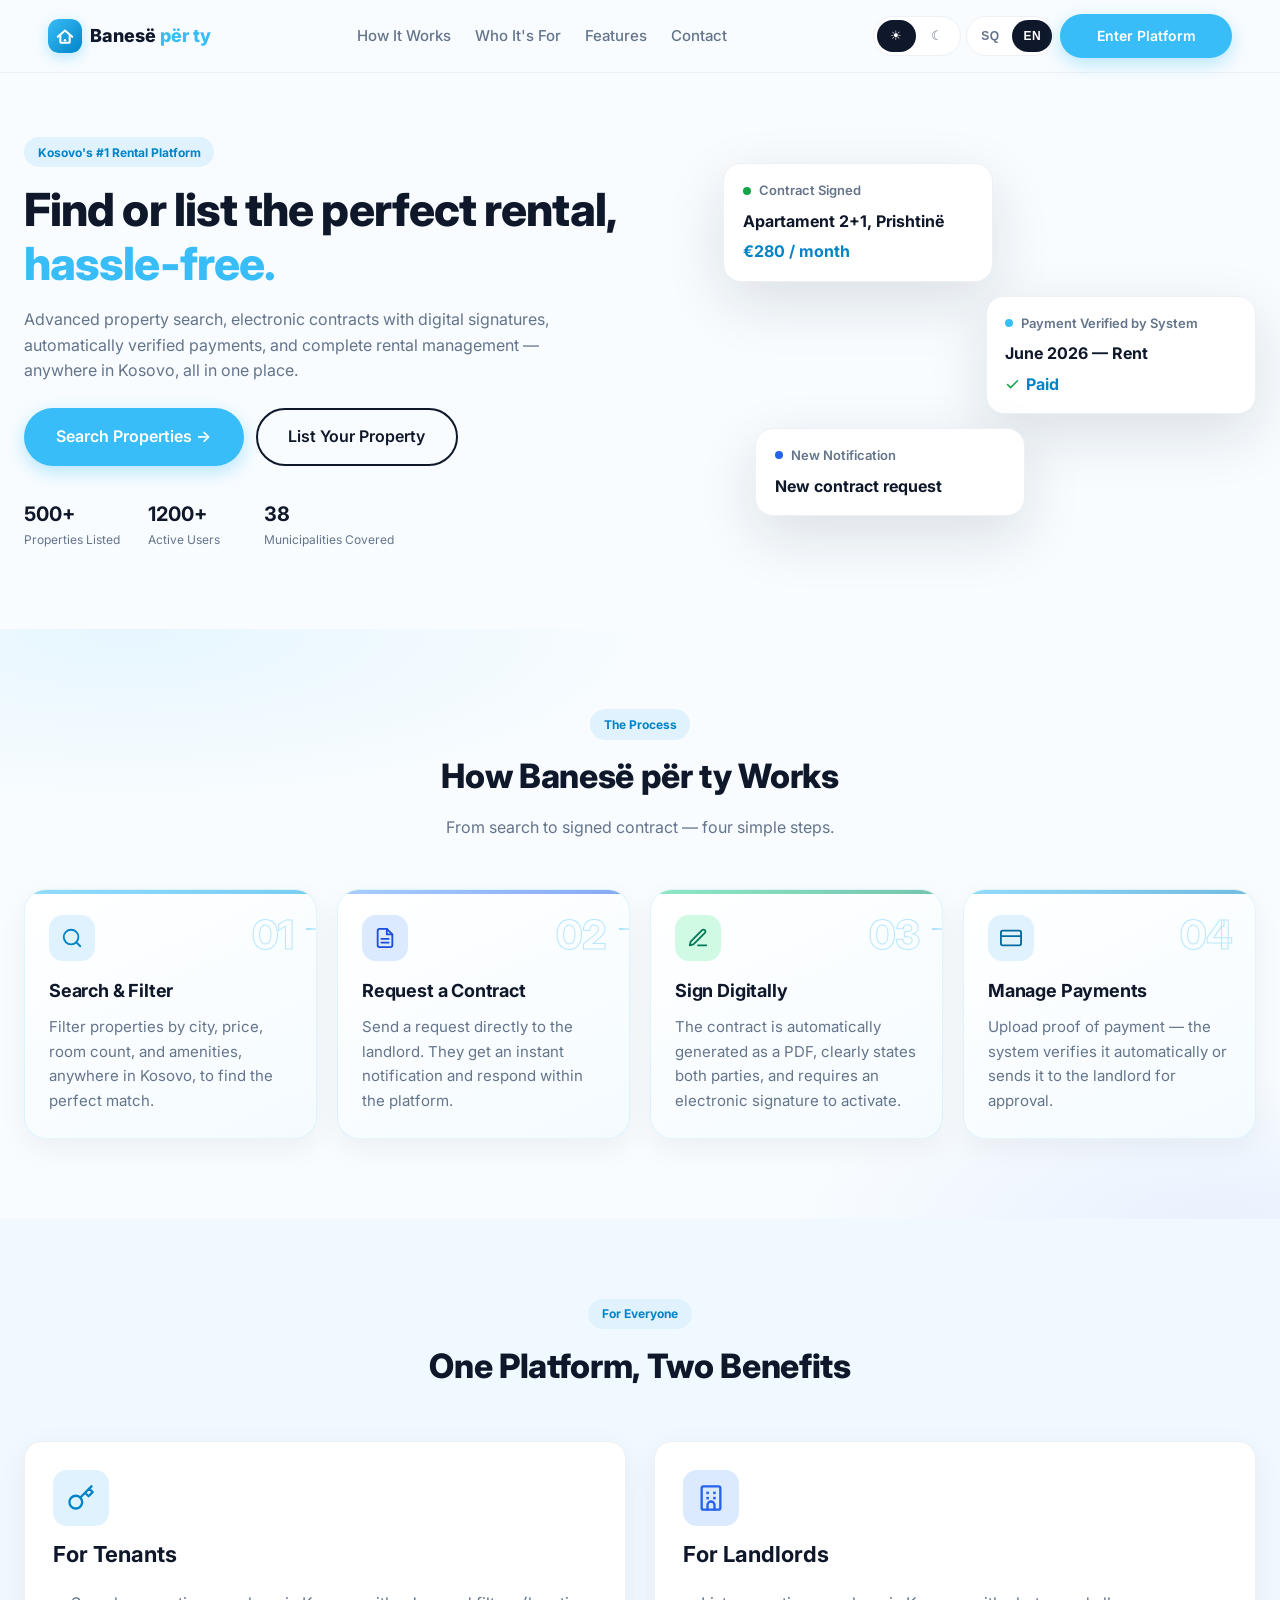
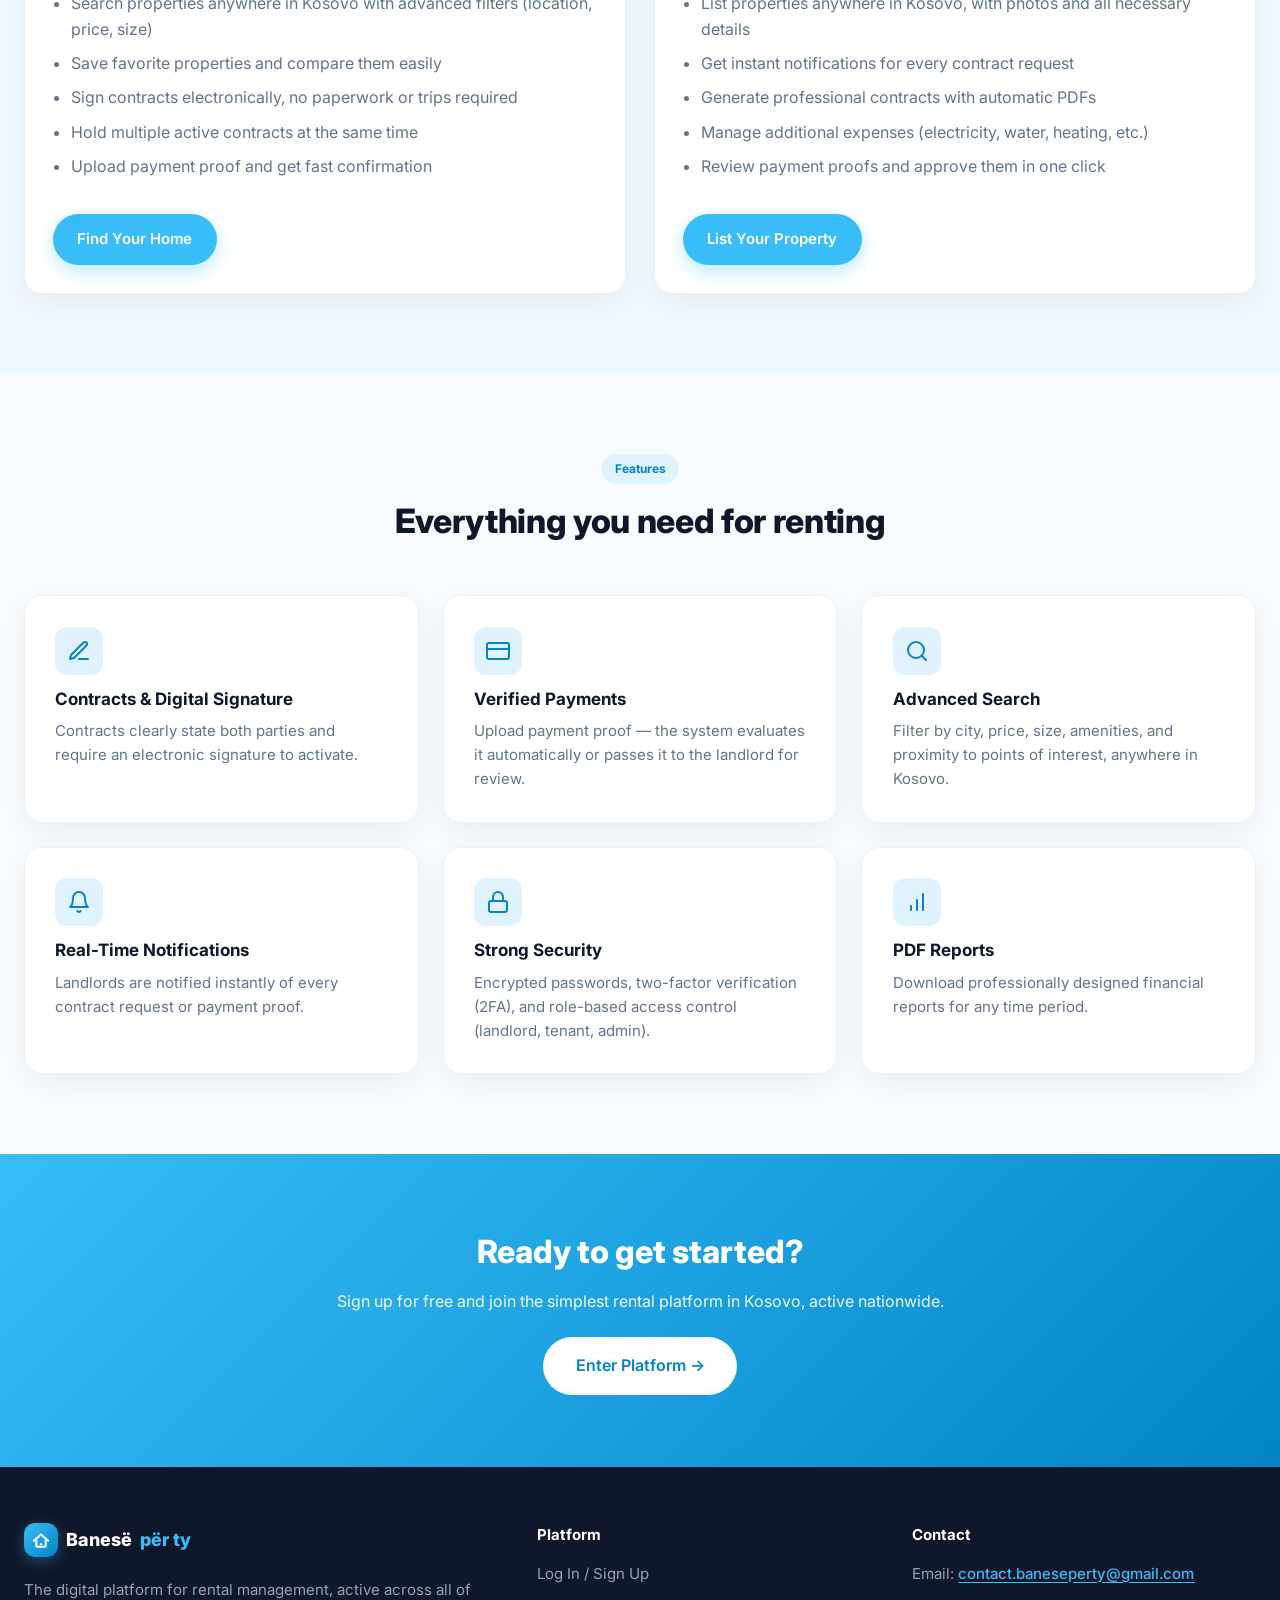
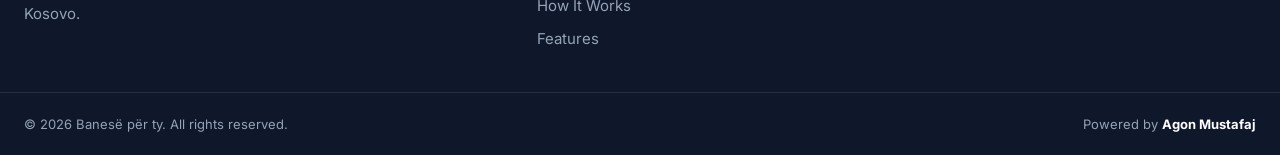
==== commit 5b7fe7af: "Fix payments, proof upload, responsive layout, and landlord approval flow. Show rent month-by-month " ====
--- a/index.html
+++ b/index.html
@@ -27,8 +27,8 @@
 <link rel="preconnect" href="https://fonts.googleapis.com" />
 <link rel="preconnect" href="https://fonts.gstatic.com" crossorigin />
 <link href="https://fonts.googleapis.com/css2?family=Inter:wght@400;500;600;700;800&display=swap" rel="stylesheet" />
-<link rel="stylesheet" href="../css/theme.css?v=1" />
-<link rel="stylesheet" href="css/landing.css?v=9" />
+<link rel="stylesheet" href="css/theme.css?v=3" />
+<link rel="stylesheet" href="css/landing.css?v=11" />
 
 <script type="application/ld+json">
 {
@@ -65,6 +65,7 @@
       <span class="logo-text">Banesë <span>për ty</span></span>
     </a>
     <nav class="main-nav" id="main-nav" aria-label="Kryesore">
+      <a href="Website/index.html" class="btn btn-primary nav-mobile-cta" data-app-entry="login" data-i18n="header.cta">Hyr në Platformë</a>
       <a href="#si-funksionon" data-i18n="nav.how">Si Funksionon</a>
       <a href="#per-kend" data-i18n="nav.forWhom">Për Kë Është</a>
       <a href="#veçorite" data-i18n="nav.features">Veçoritë</a>
--- a/css/theme.css
+++ b/css/theme.css
@@ -36,6 +36,11 @@
     linear-gradient(180deg, var(--bg) 0%, var(--bg-alt) 100%);
   --toggle-active-bg: var(--dark);
   --toggle-active-fg: #ffffff;
+  --toggle-theme-width: 5.25rem;
+  --toggle-lang-width: 5.25rem;
+  --toggle-height: 2rem;
+  --toggle-font: 0.8rem;
+  --toggle-lang-font: 0.6875rem;
 }
 
 [data-theme="dark"] {
@@ -75,36 +80,192 @@
   align-items: center;
   gap: 0.5rem;
   flex-shrink: 0;
-}
-
-.theme-switch {
-  display: flex;
-  flex-shrink: 0;
+  flex-wrap: nowrap;
+}
+
+/* Segmented toggles — madhësi fikse, dy kolona të barabarta */
+.theme-switch,
+.lang-switch {
+  display: inline-grid;
+  grid-template-columns: 1fr 1fr;
+  align-items: stretch;
   border: 1.5px solid var(--border);
   border-radius: 999px;
-  padding: 2px;
+  padding: 3px;
   background: var(--bg-card);
-}
-
-.theme-btn {
+  gap: 2px;
+  flex-shrink: 0;
+  box-sizing: border-box;
+}
+
+.theme-switch {
+  width: var(--toggle-theme-width);
+  min-width: var(--toggle-theme-width);
+}
+
+.lang-switch {
+  width: var(--toggle-lang-width);
+  min-width: var(--toggle-lang-width);
+}
+
+.theme-btn,
+.lang-btn {
   border: none;
   background: transparent;
   cursor: pointer;
-  font-size: 0.85rem;
-  line-height: 1;
-  color: var(--text-muted);
-  min-width: 2.1rem;
-  height: 1.85rem;
-  padding: 0 0.35rem;
+  width: 100%;
+  min-width: 0;
+  height: var(--toggle-height);
+  padding: 0;
+  margin: 0;
   border-radius: 999px;
   display: inline-flex;
   align-items: center;
   justify-content: center;
-  transition: background 0.15s ease, color 0.15s ease, transform 0.15s ease;
-}
-
-.theme-btn:hover { color: var(--text); }
-.theme-btn.active {
+  line-height: 1;
+  color: var(--text-muted);
+  transition: background 0.15s ease, color 0.15s ease;
+  -webkit-tap-highlight-color: transparent;
+}
+
+.theme-btn {
+  font-size: var(--toggle-font);
+}
+
+.lang-btn {
+  font-size: var(--toggle-lang-font);
+  font-weight: 700;
+  letter-spacing: 0.04em;
+}
+
+.theme-btn:hover,
+.lang-btn:hover {
+  color: var(--text);
+}
+
+.theme-btn.active,
+.lang-btn.active {
   background: var(--toggle-active-bg);
   color: var(--toggle-active-fg);
 }
+
+.header-controls--compact .theme-switch,
+.header-controls--compact .lang-switch {
+  width: var(--toggle-theme-width);
+  min-width: var(--toggle-theme-width);
+}
+
+.nav-mobile-toolbar {
+  display: none !important;
+}
+
+.nav-mobile-cta {
+  display: none;
+  margin: 0.85rem var(--container-pad) 0.25rem;
+  text-align: center;
+  justify-content: center;
+  width: calc(100% - var(--container-pad) * 2);
+}
+
+/* Phone */
+@media (max-width: 599px) {
+  :root {
+    --toggle-theme-width: 4.5rem;
+    --toggle-lang-width: 4.5rem;
+    --toggle-height: 1.75rem;
+    --toggle-font: 0.75rem;
+    --toggle-lang-font: 0.625rem;
+    --container-pad: 0.875rem;
+  }
+
+  .header-controls {
+    gap: 0.35rem;
+  }
+
+  .theme-switch,
+  .lang-switch {
+    padding: 2px;
+    gap: 1px;
+  }
+}
+
+/* Small phone */
+@media (max-width: 379px) {
+  :root {
+    --toggle-theme-width: 4.1rem;
+    --toggle-lang-width: 4.1rem;
+    --toggle-height: 1.65rem;
+    --container-pad: 0.75rem;
+  }
+}
+
+/* Tablet */
+@media (min-width: 600px) and (max-width: 899px) {
+  :root {
+    --toggle-theme-width: 5rem;
+    --toggle-lang-width: 5rem;
+    --toggle-height: 1.9rem;
+    --container-pad: 1.25rem;
+  }
+}
+
+/* Desktop */
+@media (min-width: 900px) {
+  :root {
+    --toggle-theme-width: 5.5rem;
+    --toggle-lang-width: 5.5rem;
+    --toggle-height: 2rem;
+    --container-pad: 1.5rem;
+  }
+
+  .nav-mobile-cta {
+    display: none !important;
+  }
+}
+
+/* Large desktop / TV */
+@media (min-width: 1200px) {
+  :root {
+    --container-pad: 2rem;
+  }
+}
+
+@media (min-width: 1600px) {
+  :root {
+    --header-height: 76px;
+    --container-pad: 2.5rem;
+    --toggle-theme-width: 6rem;
+    --toggle-lang-width: 6rem;
+    --toggle-height: 2.15rem;
+    --toggle-font: 0.85rem;
+    --toggle-lang-font: 0.75rem;
+    --tap-min: 48px;
+  }
+}
+
+@media (min-width: 1920px) {
+  :root {
+    --header-height: 80px;
+    --container-pad: 3rem;
+    --toggle-theme-width: 6.5rem;
+    --toggle-lang-width: 6.5rem;
+    --toggle-height: 2.25rem;
+    --tap-min: 52px;
+  }
+}
+
+/* Safe area (notch / home indicator) */
+@supports (padding: max(0px)) {
+  .site-header,
+  .top-header,
+  .sub-page-header {
+    padding-left: max(var(--container-pad), env(safe-area-inset-left));
+    padding-right: max(var(--container-pad), env(safe-area-inset-right));
+  }
+
+  .page-content {
+    padding-left: max(var(--container-pad), env(safe-area-inset-left));
+    padding-right: max(var(--container-pad), env(safe-area-inset-right));
+    padding-bottom: max(1.25rem, env(safe-area-inset-bottom));
+  }
+}
--- a/css/landing.css
+++ b/css/landing.css
@@ -125,8 +125,68 @@
 .header-actions {
   display: flex;
   align-items: center;
-  gap: 0.4rem;
+  gap: 0.35rem;
   flex-shrink: 0;
+  min-width: 0;
+}
+
+@media (max-width: 899px) {
+  .header-shell {
+    display: grid;
+    grid-template-columns: 1fr auto;
+    grid-template-areas:
+      "logo toggle"
+      "actions actions";
+    align-items: center;
+    height: auto;
+    min-height: var(--header-height);
+    padding: 0.35rem 0;
+    gap: 0.35rem 0.5rem;
+  }
+
+  .header-shell .logo {
+    grid-area: logo;
+    min-width: 0;
+  }
+
+  .header-shell .nav-toggle {
+    grid-area: toggle;
+  }
+
+  .header-shell .main-nav {
+    top: var(--header-height);
+  }
+
+  .header-shell .header-actions {
+    grid-area: actions;
+    justify-content: center;
+    width: 100%;
+    padding: 0.4rem 0 0.2rem;
+    border-top: 1px solid var(--border);
+    flex-wrap: nowrap;
+    gap: 0.5rem;
+    overflow-x: auto;
+    -webkit-overflow-scrolling: touch;
+    scrollbar-width: none;
+  }
+
+  .header-shell .header-actions::-webkit-scrollbar {
+    display: none;
+  }
+
+  .header-actions > .header-cta {
+    display: none;
+  }
+
+  .nav-mobile-cta {
+    display: inline-flex;
+  }
+}
+
+@media (min-width: 900px) {
+  .nav-mobile-cta {
+    display: none !important;
+  }
 }
 
 /* ── Nav toggle (CSS-drawn hamburger / close) ── */
@@ -161,32 +221,40 @@
 .nav-toggle.is-open .nav-toggle-bar:nth-child(2) { opacity: 0; }
 .nav-toggle.is-open .nav-toggle-bar:nth-child(3) { top: 9px; transform: rotate(-45deg); }
 
-/* ── Language switch ── */
+/* ── Language switch (uses theme.css grid tokens) ── */
 .lang-switch {
-  display: flex;
-  flex-shrink: 0;
+  display: inline-grid;
+  grid-template-columns: 1fr 1fr;
+  align-items: stretch;
   border: 1.5px solid var(--border);
   border-radius: 999px;
-  padding: 2px;
+  padding: 3px;
   background: var(--bg-card);
+  gap: 2px;
+  flex-shrink: 0;
+  width: var(--toggle-lang-width);
+  min-width: var(--toggle-lang-width);
+  box-sizing: border-box;
 }
 
 .lang-btn {
   border: none;
   background: transparent;
   cursor: pointer;
-  font-size: 0.6875rem;
+  font-size: var(--toggle-lang-font);
   font-weight: 700;
   letter-spacing: 0.04em;
   color: var(--text-muted);
-  min-width: 2.35rem;
-  height: 1.85rem;
-  padding: 0 0.4rem;
+  width: 100%;
+  min-width: 0;
+  height: var(--toggle-height);
+  padding: 0;
   border-radius: 999px;
   display: inline-flex;
   align-items: center;
   justify-content: center;
   transition: background 0.15s ease, color 0.15s ease;
+  -webkit-tap-highlight-color: transparent;
 }
 
 .lang-btn:hover { color: var(--text); }
@@ -832,6 +900,49 @@
   }
 }
 
+@media (min-width: 1200px) {
+  .container {
+    max-width: 1280px;
+  }
+
+  .hero-inner {
+    gap: 3rem;
+  }
+
+  .features-grid {
+    grid-template-columns: repeat(3, 1fr);
+  }
+}
+
+@media (min-width: 1600px) {
+  .container {
+    max-width: 1440px;
+  }
+
+  .section {
+    padding: 6rem 0;
+  }
+
+  .hero h1 {
+    font-size: clamp(2.5rem, 3.5vw, 3.75rem);
+  }
+}
+
+@media (min-width: 1920px) {
+  .container {
+    max-width: 1600px;
+  }
+
+  body {
+    font-size: 1.05rem;
+  }
+
+  .btn-lg {
+    padding: 1rem 2.25rem;
+    font-size: 1.0625rem;
+  }
+}
+
 /* ── Dark mode (landing) ── */
 [data-theme="dark"] .persona-card,
 [data-theme="dark"] .feature-card,
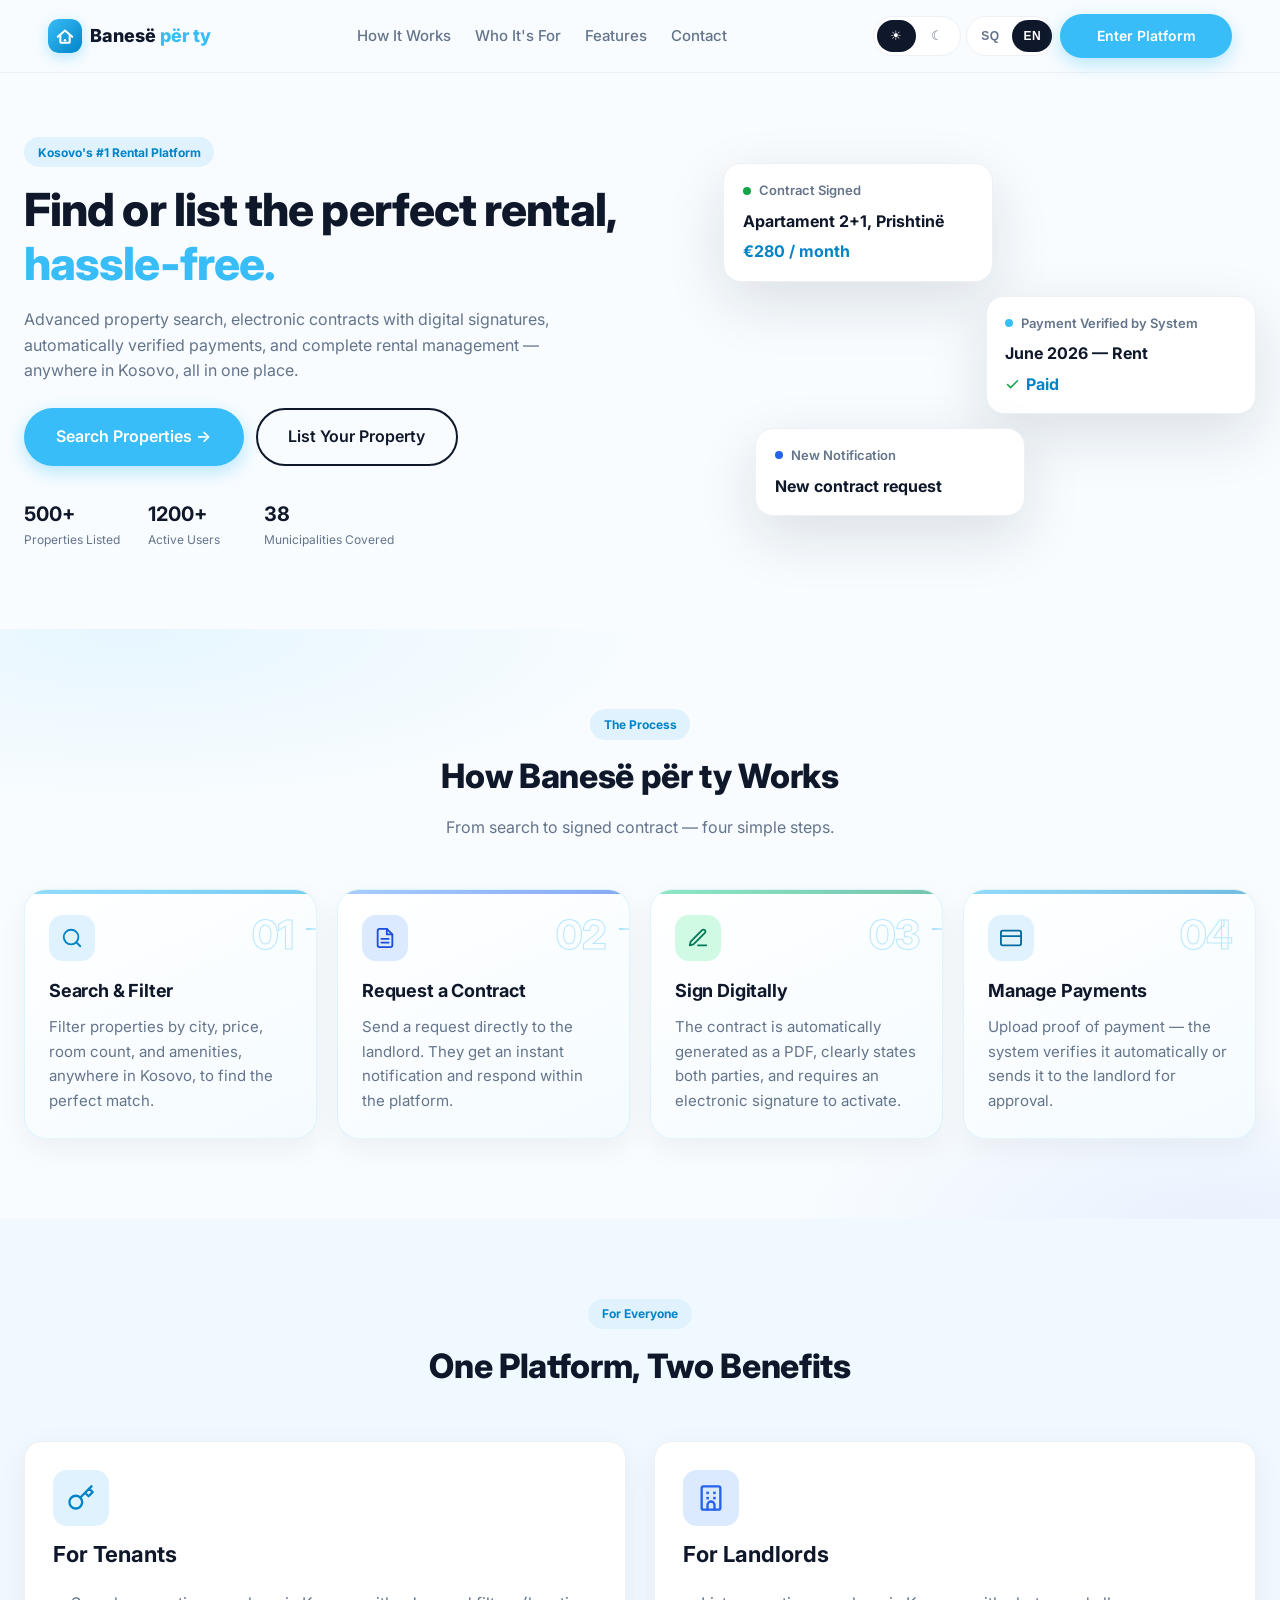
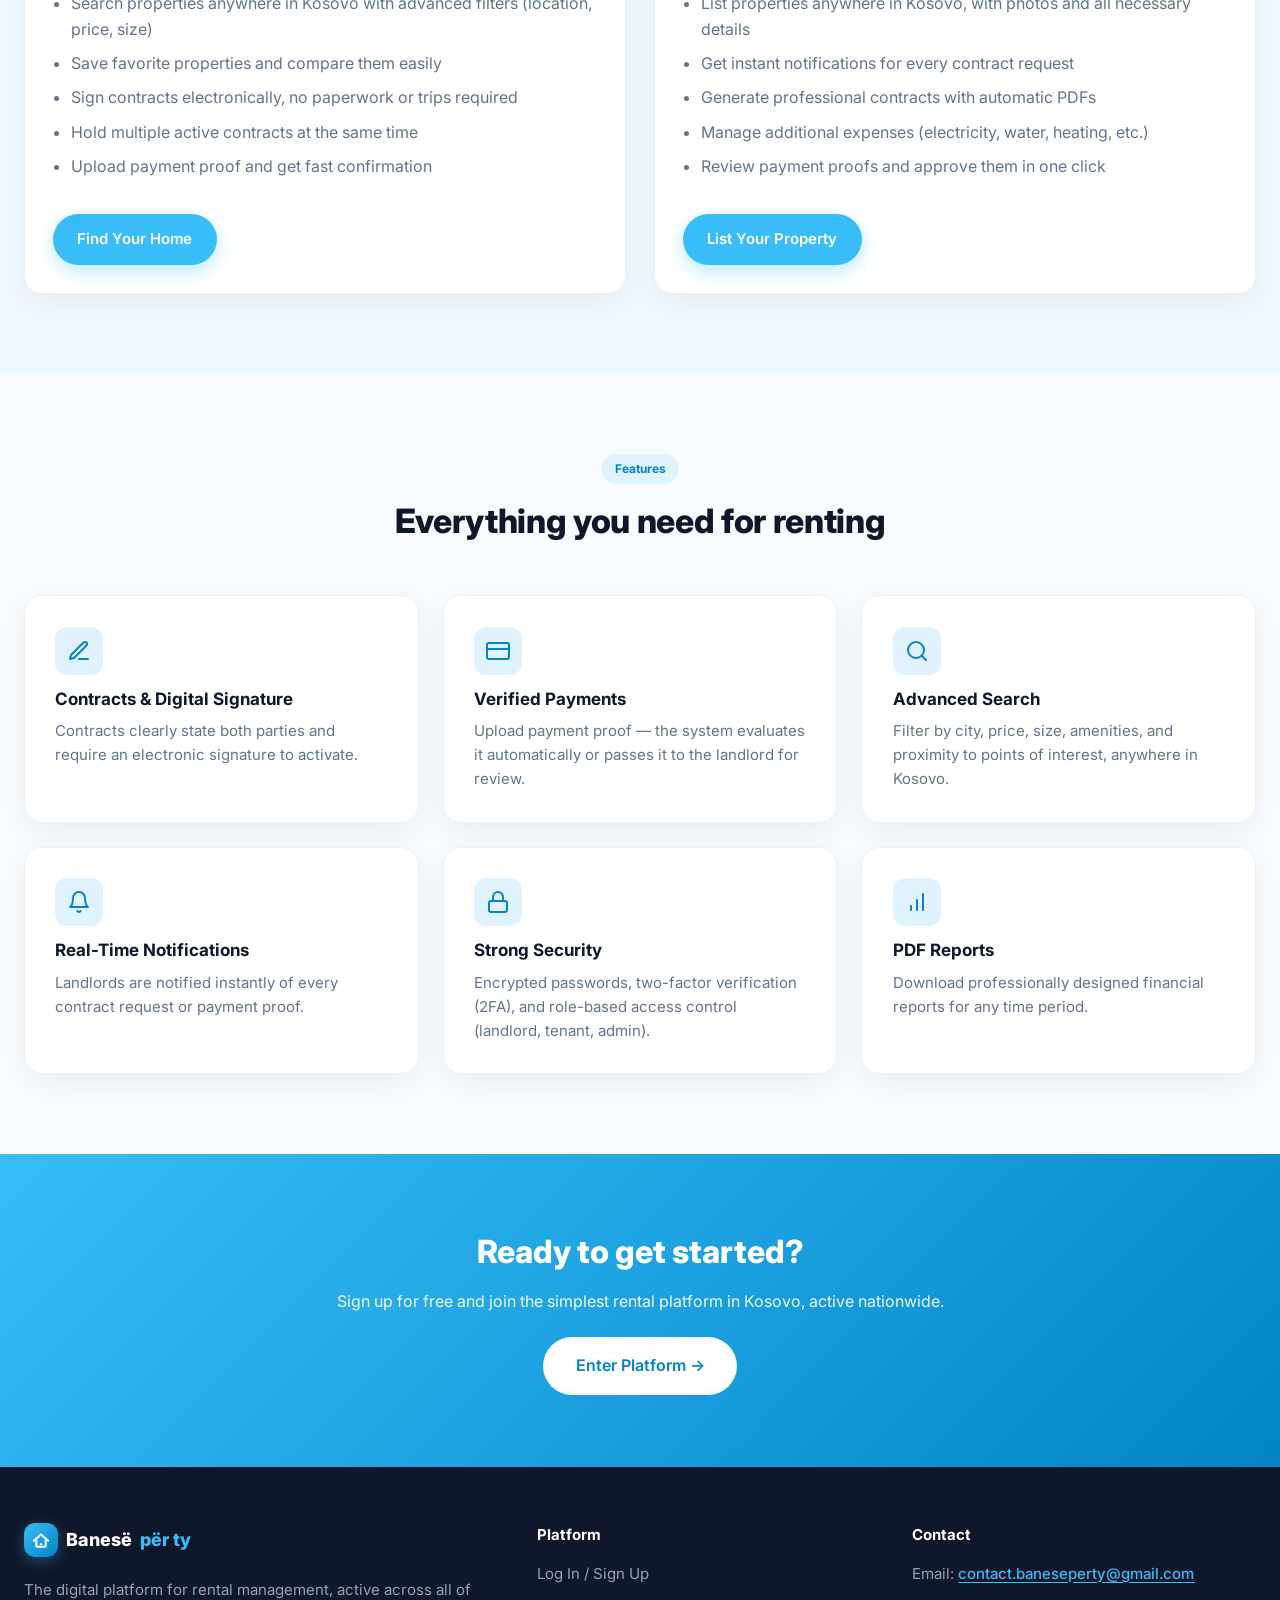
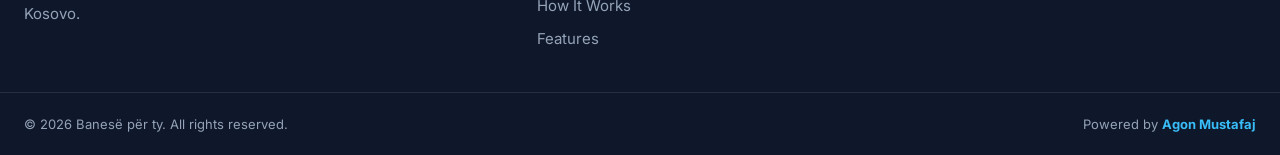
==== commit e03d5e76: "Fix payment labels, proof viewing, mobile header, and dark footer. Improve payment display names and" ====
--- a/index.html
+++ b/index.html
@@ -28,7 +28,7 @@
 <link rel="preconnect" href="https://fonts.gstatic.com" crossorigin />
 <link href="https://fonts.googleapis.com/css2?family=Inter:wght@400;500;600;700;800&display=swap" rel="stylesheet" />
 <link rel="stylesheet" href="css/theme.css?v=3" />
-<link rel="stylesheet" href="css/landing.css?v=11" />
+<link rel="stylesheet" href="css/landing.css?v=13" />
 
 <script type="application/ld+json">
 {
@@ -309,8 +309,8 @@
 </footer>
 
 <script src="Website/js/config.deploy.js"></script>
-<script type="module" src="js/theme-landing.js?v=1"></script>
+<script type="module" src="js/theme-landing.js?v=2"></script>
 <script type="module" src="js/landing-nav.js?v=2"></script>
-<script src="js/landing.js?v=5"></script>
+<script src="js/landing.js?v=6"></script>
 </body>
 </html>
--- a/css/landing.css
+++ b/css/landing.css
@@ -132,25 +132,18 @@
 
 @media (max-width: 899px) {
   .header-shell {
-    display: grid;
-    grid-template-columns: 1fr auto;
-    grid-template-areas:
-      "logo toggle"
-      "actions actions";
+    display: flex;
+    flex-wrap: nowrap;
     align-items: center;
-    height: auto;
+    gap: 0.35rem;
+    height: var(--header-height);
     min-height: var(--header-height);
-    padding: 0.35rem 0;
-    gap: 0.35rem 0.5rem;
+    padding: 0;
   }
 
   .header-shell .logo {
-    grid-area: logo;
+    flex: 1 1 auto;
     min-width: 0;
-  }
-
-  .header-shell .nav-toggle {
-    grid-area: toggle;
   }
 
   .header-shell .main-nav {
@@ -158,33 +151,51 @@
   }
 
   .header-shell .header-actions {
-    grid-area: actions;
-    justify-content: center;
-    width: 100%;
-    padding: 0.4rem 0 0.2rem;
-    border-top: 1px solid var(--border);
-    flex-wrap: nowrap;
-    gap: 0.5rem;
-    overflow-x: auto;
-    -webkit-overflow-scrolling: touch;
-    scrollbar-width: none;
-  }
-
-  .header-shell .header-actions::-webkit-scrollbar {
+    display: flex;
+    flex-shrink: 0;
+    align-items: center;
+    gap: 0.3rem;
+    border-top: none;
+    padding: 0;
+    width: auto;
+    overflow: visible;
+    justify-content: flex-end;
+  }
+
+  .header-shell .header-actions .header-controls,
+  .header-shell .header-actions .lang-switch {
     display: none;
   }
 
   .header-actions > .header-cta {
-    display: none;
+    display: inline-flex !important;
+    min-width: auto;
+    max-width: none;
+    padding: 0.45rem 0.55rem;
+    font-size: clamp(0.625rem, 2.8vw, 0.75rem);
+    white-space: nowrap;
+    line-height: 1.15;
   }
 
   .nav-mobile-cta {
-    display: inline-flex;
-  }
+    display: none !important;
+  }
+}
+
+.nav-mobile-prefs {
+  display: flex;
+  align-items: center;
+  justify-content: center;
+  gap: 0.65rem;
+  padding: 1rem var(--container-pad);
+  border-top: 1px solid var(--border);
+  margin-top: auto;
+  flex-wrap: wrap;
 }
 
 @media (min-width: 900px) {
-  .nav-mobile-cta {
+  .nav-mobile-cta,
+  .nav-mobile-prefs {
     display: none !important;
   }
 }
@@ -640,7 +651,16 @@
 }
 
 /* ── Footer ── */
-.site-footer { background: var(--dark); color: #cbd5e1; padding-top: 3.5rem; }
+.site-footer {
+  background: #0f172a;
+  color: #cbd5e1;
+  padding-top: 3.5rem;
+}
+
+[data-theme="dark"] .site-footer {
+  background: #070d18;
+}
+
 .footer-inner {
   display: grid;
   grid-template-columns: 1fr;
@@ -695,7 +715,14 @@
   font-size: 0.8125rem;
   color: #94a3b8;
 }
-.powered-by strong { color: #fff; }
+.powered-by strong {
+  color: var(--primary);
+  font-weight: 700;
+}
+
+[data-theme="dark"] .powered-by strong {
+  color: #7dd3fc;
+}
 
 .footer-bottom .container {
   display: flex;
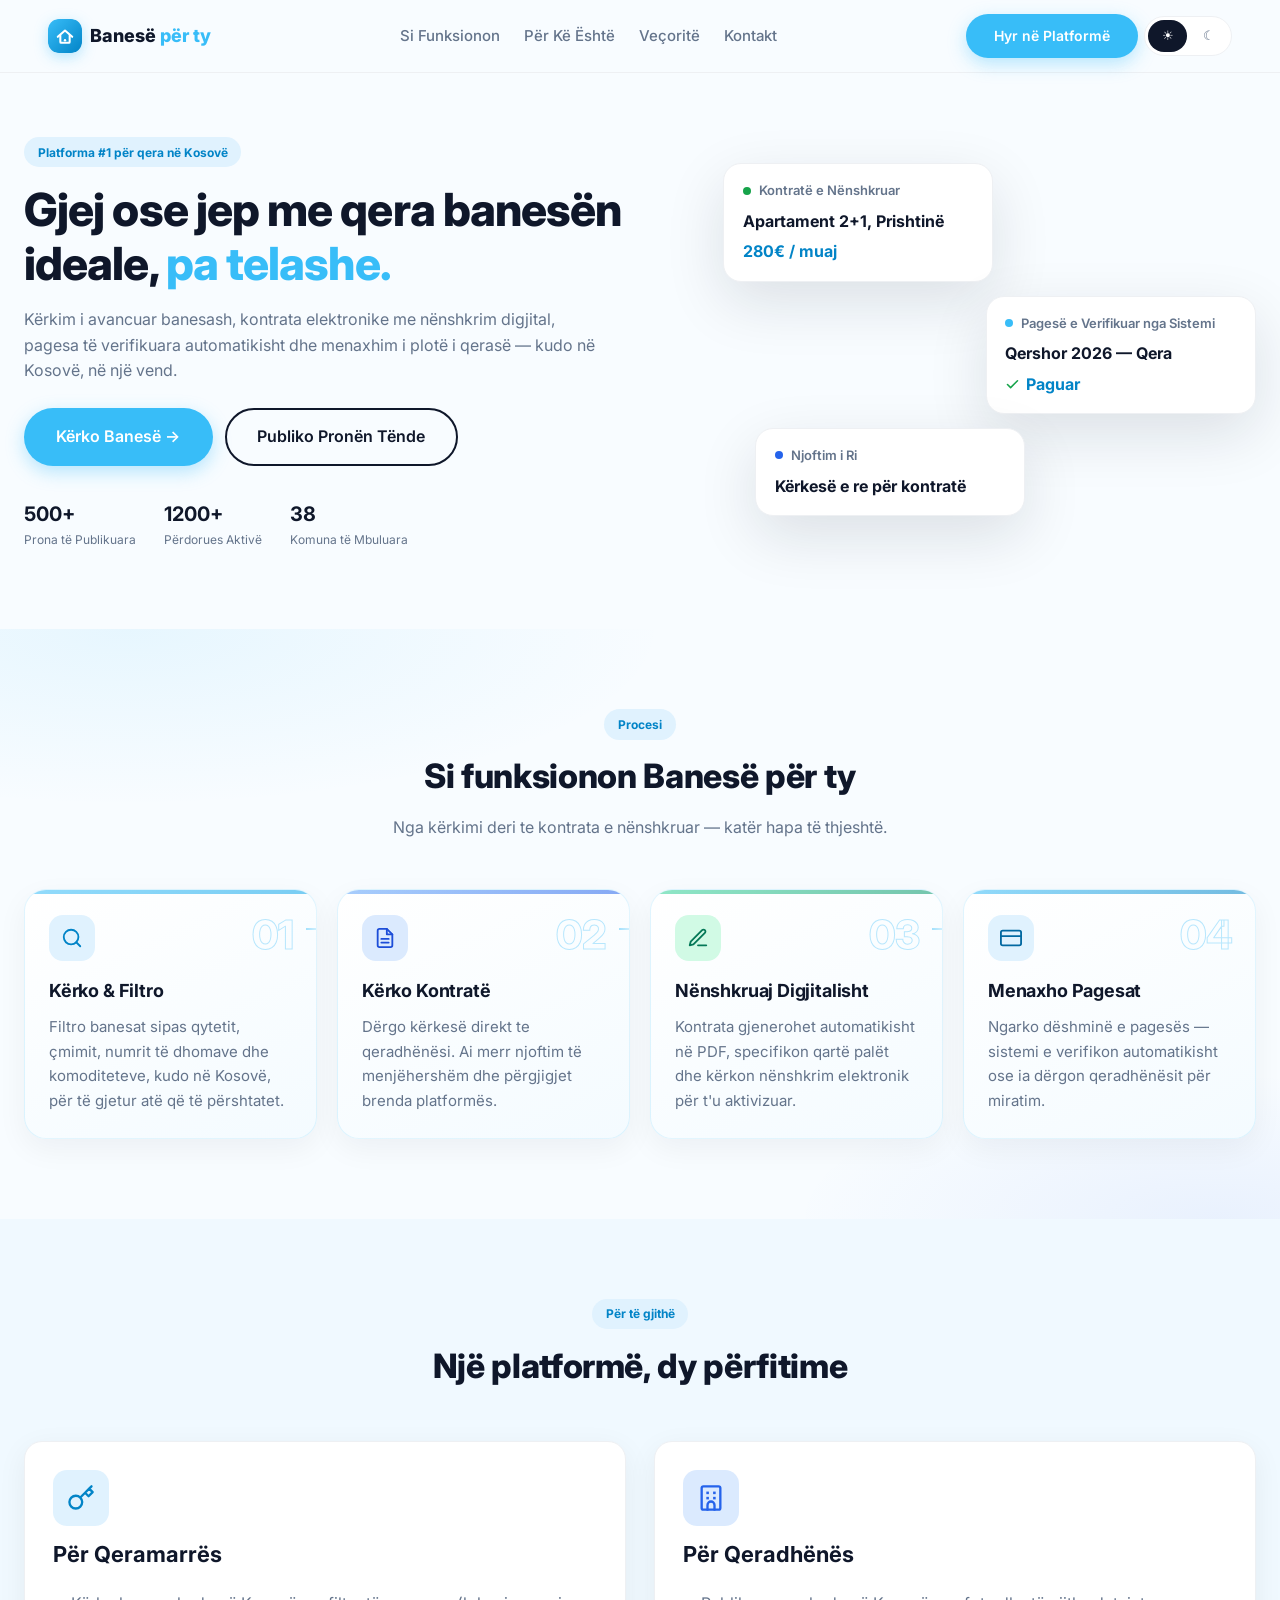
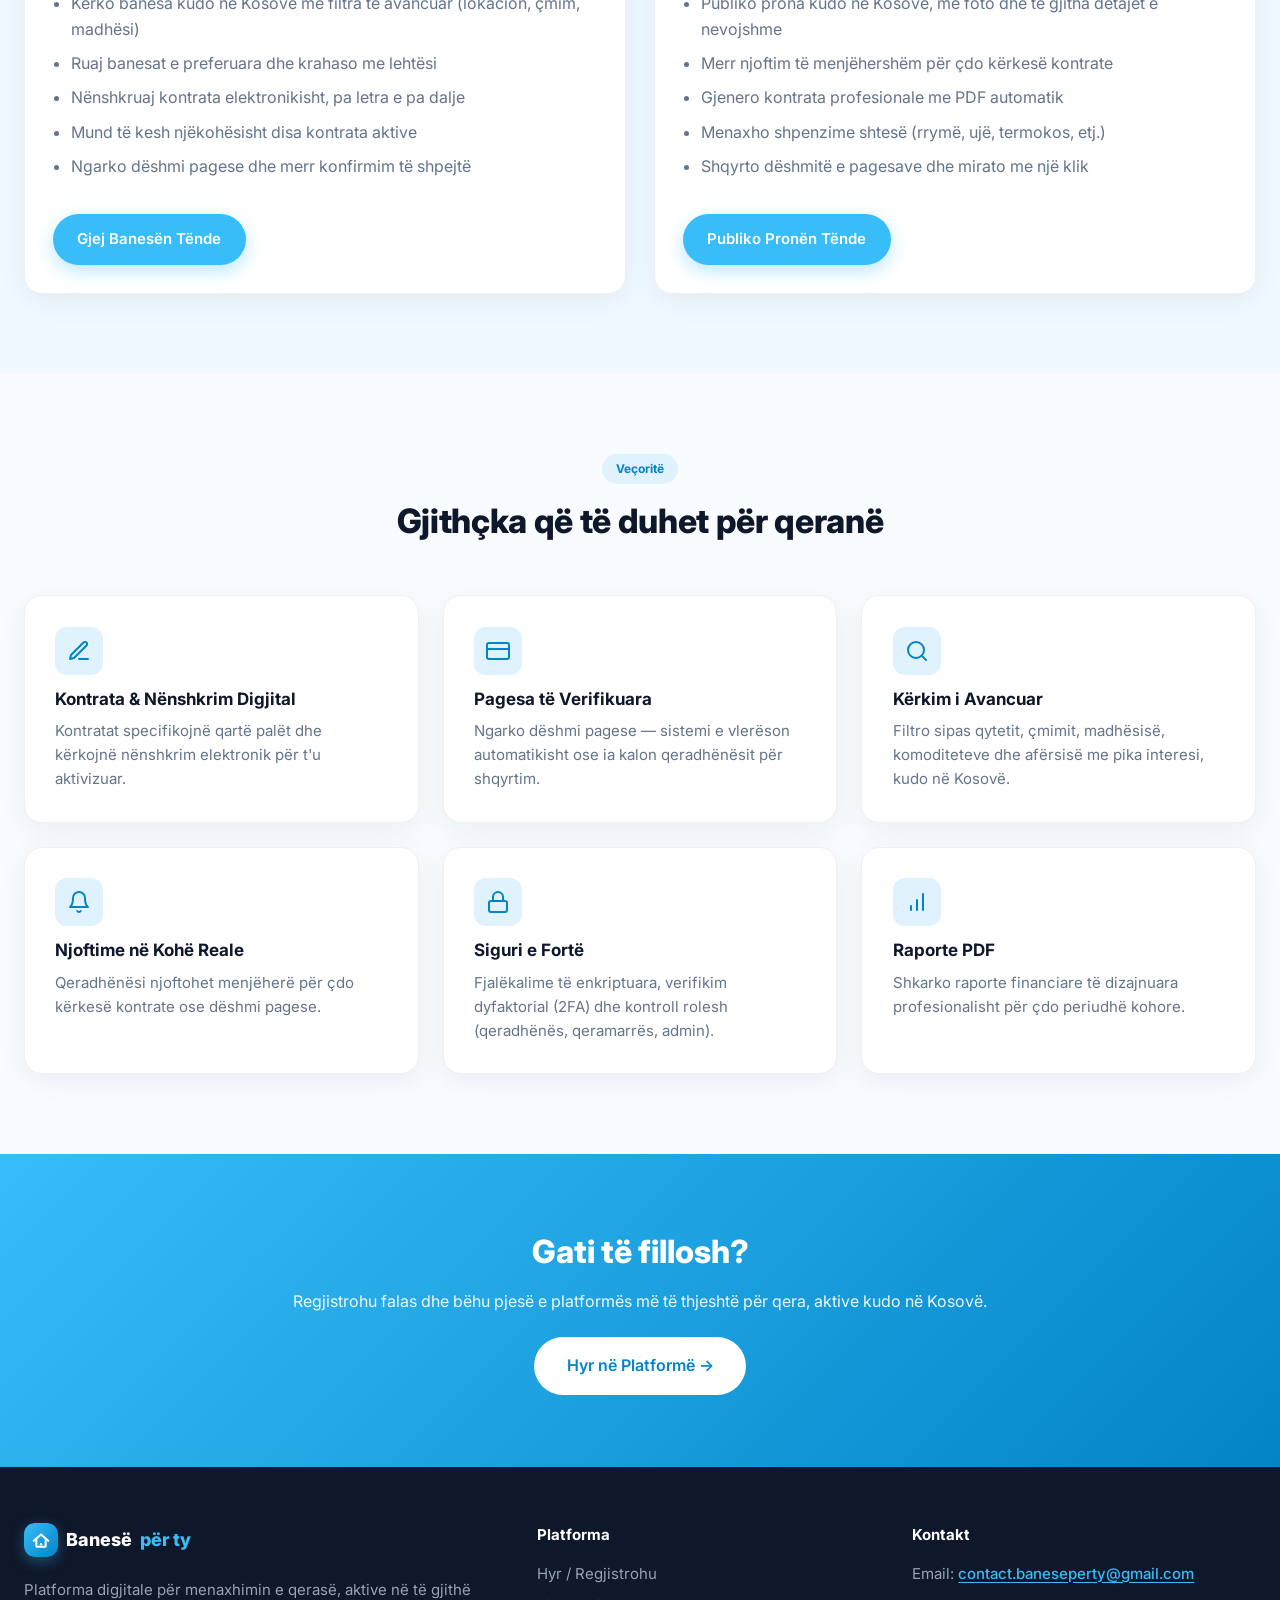
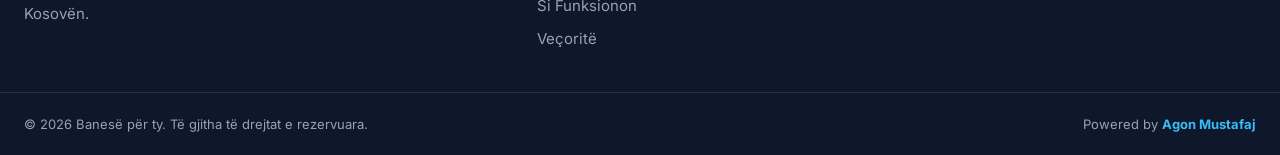
==== commit 3a770d76: "Redesign headers, Albanian-only UI, and Google role selection. Move theme toggle into headers, cente" ====
--- a/index.html
+++ b/index.html
@@ -3,7 +3,7 @@
 <head>
 <meta charset="UTF-8" />
 <meta name="viewport" content="width=device-width, initial-scale=1.0" />
-<title data-i18n="meta.title">Banesë për ty — Platforma Digjitale për Qera në Kosovë</title>
+<title>Banesë për ty</title>
 <meta name="description" data-i18n-attr="content" data-i18n="meta.description" content="Banesë për ty është platforma digjitale në Kosovë që lidh qeradhënësit dhe qeramarrësit në të gjithë vendin: kërkim i avancuar banesash, kontrata elektronike me nënshkrim digjital, pagesa të verifikuara dhe menaxhim i plotë i qerasë online." />
 <meta name="keywords" content="banesa me qera Kosovë, qera apartamente Prishtinë, kontrata qeraje online, platformë qeraje, banesa për qeramarrës, qeradhënës Kosovë, rent apartments Kosovo" />
 <meta name="author" content="Agon Mustafaj" />
@@ -11,9 +11,6 @@
 <link rel="icon" type="image/svg+xml" href="favicon.svg" />
 <link rel="apple-touch-icon" href="favicon.svg" />
 <link rel="canonical" href="https://banese-per-ty.netlify.app/" />
-<link rel="alternate" hreflang="sq" href="https://banese-per-ty.netlify.app/?lang=sq" />
-<link rel="alternate" hreflang="en" href="https://banese-per-ty.netlify.app/?lang=en" />
-<link rel="alternate" hreflang="x-default" href="https://banese-per-ty.netlify.app/" />
 
 <!-- Open Graph / Social -->
 <meta property="og:type" content="website" />
@@ -27,8 +24,8 @@
 <link rel="preconnect" href="https://fonts.googleapis.com" />
 <link rel="preconnect" href="https://fonts.gstatic.com" crossorigin />
 <link href="https://fonts.googleapis.com/css2?family=Inter:wght@400;500;600;700;800&display=swap" rel="stylesheet" />
-<link rel="stylesheet" href="css/theme.css?v=3" />
-<link rel="stylesheet" href="css/landing.css?v=13" />
+<link rel="stylesheet" href="css/theme.css?v=5" />
+<link rel="stylesheet" href="css/landing.css?v=15" />
 
 <script type="application/ld+json">
 {
@@ -65,18 +62,14 @@
       <span class="logo-text">Banesë <span>për ty</span></span>
     </a>
     <nav class="main-nav" id="main-nav" aria-label="Kryesore">
-      <a href="Website/index.html" class="btn btn-primary nav-mobile-cta" data-app-entry="login" data-i18n="header.cta">Hyr në Platformë</a>
-      <a href="#si-funksionon" data-i18n="nav.how">Si Funksionon</a>
-      <a href="#per-kend" data-i18n="nav.forWhom">Për Kë Është</a>
-      <a href="#veçorite" data-i18n="nav.features">Veçoritë</a>
-      <a href="#kontakt" data-i18n="nav.contact">Kontakt</a>
+      <a href="#si-funksionon">Si Funksionon</a>
+      <a href="#per-kend">Për Kë Është</a>
+      <a href="#veçorite">Veçoritë</a>
+      <a href="#kontakt">Kontakt</a>
     </nav>
     <div class="header-actions">
-      <div class="lang-switch" id="lang-switch" role="group" aria-label="Zgjedh gjuhën / Choose language">
-        <button type="button" class="lang-btn" data-lang="sq" aria-label="Shqip">SQ</button>
-        <button type="button" class="lang-btn" data-lang="en" aria-label="English">EN</button>
-      </div>
-      <a href="Website/index.html" class="btn btn-primary header-cta" data-app-entry="login" data-i18n="header.cta">Hyr në Platformë</a>
+      <a href="Website/index.html" class="btn btn-primary header-cta" data-app-entry="login">Hyr në Platformë</a>
+      <div class="header-controls" id="header-theme" aria-label="Tema"></div>
       <button class="nav-toggle" id="nav-toggle" aria-label="Hap menynë" aria-expanded="false">
         <span class="nav-toggle-bar"></span>
         <span class="nav-toggle-bar"></span>
@@ -90,7 +83,7 @@
   <section class="hero">
     <div class="container hero-inner">
       <div class="hero-text">
-        <span class="eyebrow" data-i18n="hero.eyebrow">Platforma #1 për qera në Kosovë</span>
+        <span class="eyebrow">Platforma #1 për qera në Kosovë</span>
         <h1 data-i18n-html="hero.title">Gjej ose jep me qera banesën ideale, <span class="accent">pa telashe.</span></h1>
         <p class="hero-sub" data-i18n="hero.sub">Kërkim i avancuar banesash, kontrata elektronike me nënshkrim digjital, pagesa të verifikuara automatikisht dhe menaxhim i plotë i qerasë — kudo në Kosovë, në një vend.</p>
         <div class="hero-cta">
@@ -306,11 +299,11 @@
       <span class="powered-by">Powered by <strong>Agon Mustafaj</strong></span>
     </div>
   </div>
-</footer>
-
-<script src="Website/js/config.deploy.js"></script>
-<script type="module" src="js/theme-landing.js?v=2"></script>
+  </footer>
+
+  <script src="Website/js/config.deploy.js"></script>
+<script type="module" src="js/theme-landing.js?v=4"></script>
 <script type="module" src="js/landing-nav.js?v=2"></script>
-<script src="js/landing.js?v=6"></script>
+<script src="js/landing.js?v=7"></script>
 </body>
 </html>
--- a/css/theme.css
+++ b/css/theme.css
@@ -254,6 +254,31 @@
   }
 }
 
+/* Floating theme toggle — visible but outside nav/header bars */
+.theme-fab {
+  position: fixed;
+  right: max(0.75rem, env(safe-area-inset-right));
+  bottom: max(0.85rem, env(safe-area-inset-bottom));
+  z-index: 55;
+  padding: 3px;
+  border-radius: 999px;
+  background: var(--bg-card);
+  border: 1.5px solid var(--border);
+  box-shadow: var(--shadow);
+}
+
+.theme-fab .theme-switch {
+  margin: 0;
+}
+
+@media (min-width: 900px) {
+  .theme-fab {
+    top: calc(var(--header-height) + 0.65rem);
+    bottom: auto;
+    right: max(1rem, env(safe-area-inset-right));
+  }
+}
+
 /* Safe area (notch / home indicator) */
 @supports (padding: max(0px)) {
   .site-header,
--- a/css/landing.css
+++ b/css/landing.css
@@ -135,6 +135,7 @@
     display: flex;
     flex-wrap: nowrap;
     align-items: center;
+    justify-content: space-between;
     gap: 0.35rem;
     height: var(--header-height);
     min-height: var(--header-height);
@@ -162,13 +163,8 @@
     justify-content: flex-end;
   }
 
-  .header-shell .header-actions .header-controls,
-  .header-shell .header-actions .lang-switch {
-    display: none;
-  }
-
-  .header-actions > .header-cta {
-    display: inline-flex !important;
+  .header-actions .header-cta {
+    display: inline-flex;
     min-width: auto;
     max-width: none;
     padding: 0.45rem 0.55rem;
@@ -176,28 +172,13 @@
     white-space: nowrap;
     line-height: 1.15;
   }
-
-  .nav-mobile-cta {
-    display: none !important;
-  }
-}
-
-.nav-mobile-prefs {
-  display: flex;
-  align-items: center;
-  justify-content: center;
-  gap: 0.65rem;
-  padding: 1rem var(--container-pad);
-  border-top: 1px solid var(--border);
-  margin-top: auto;
-  flex-wrap: wrap;
-}
-
-@media (min-width: 900px) {
-  .nav-mobile-cta,
-  .nav-mobile-prefs {
-    display: none !important;
-  }
+}
+
+.header-cta {
+  min-width: auto;
+  padding: 0.5rem 0.65rem;
+  font-size: 0.75rem;
+  white-space: nowrap;
 }
 
 /* ── Nav toggle (CSS-drawn hamburger / close) ── */
